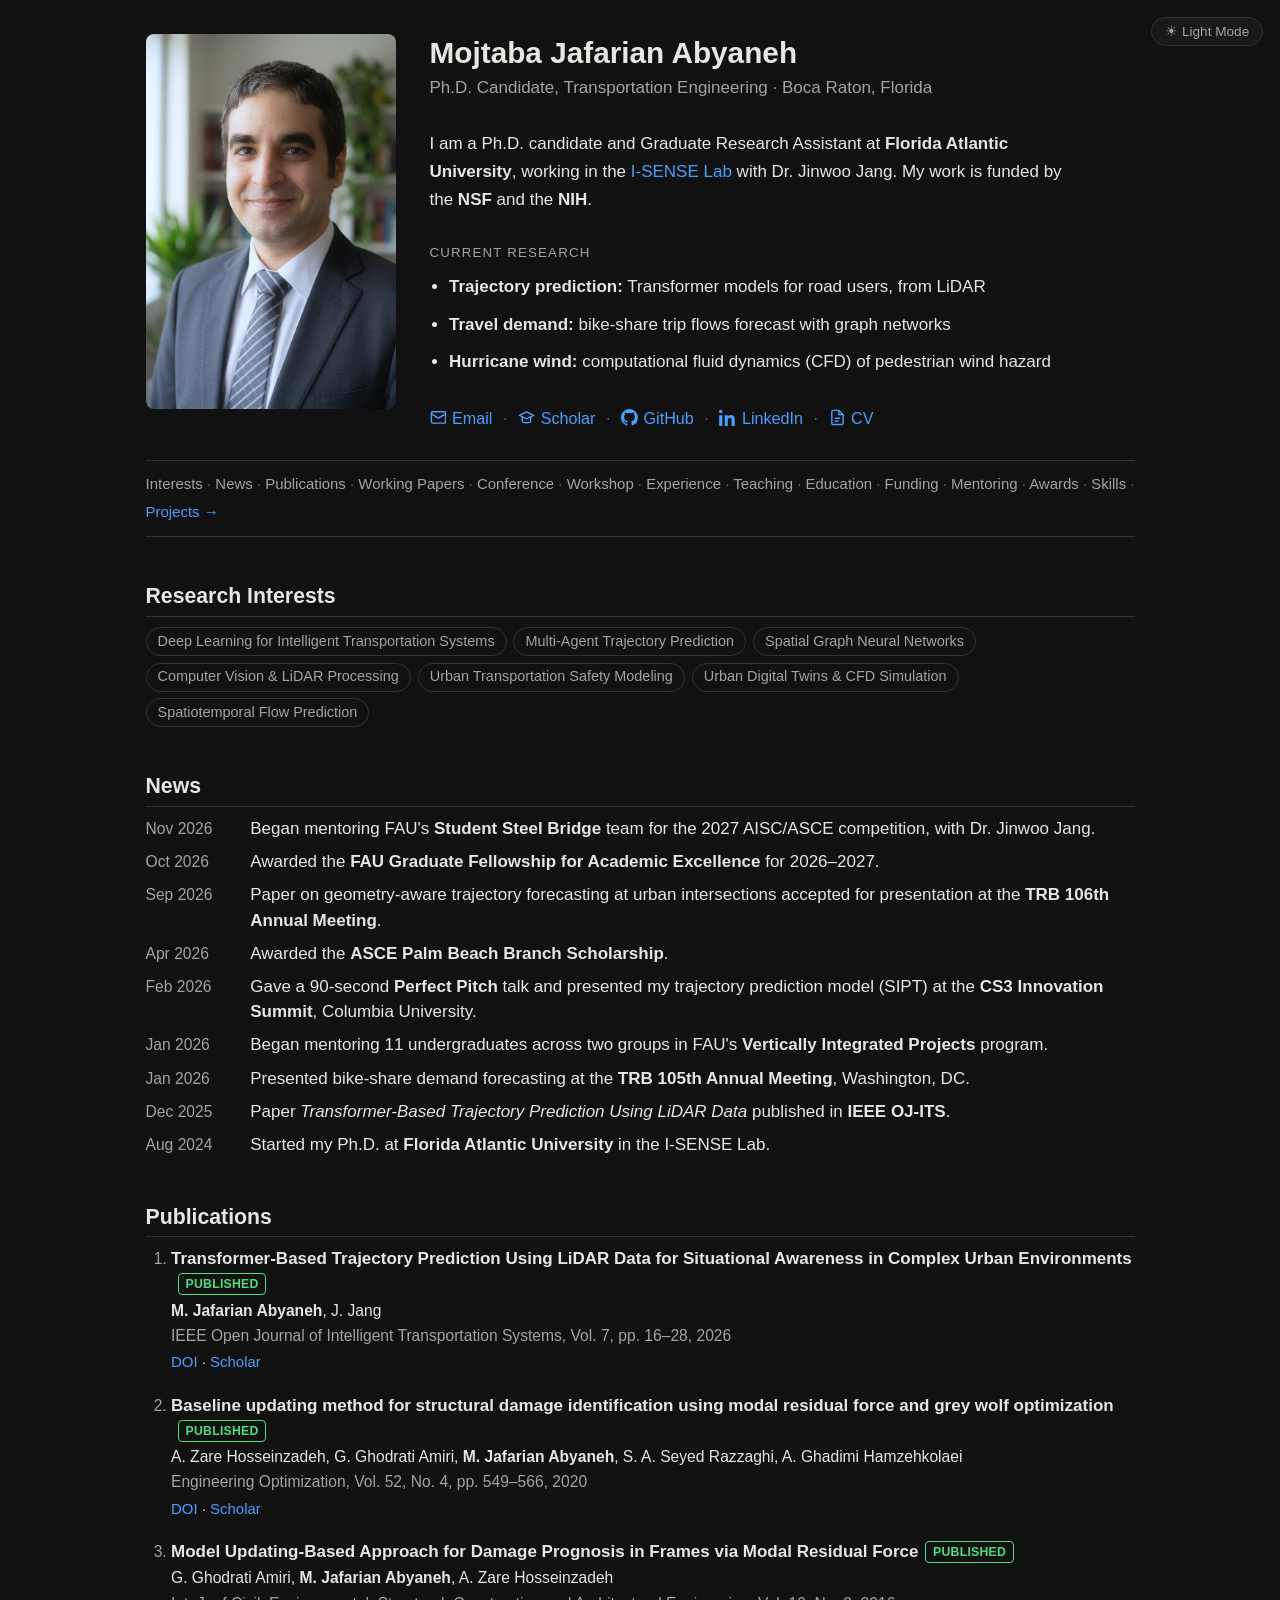
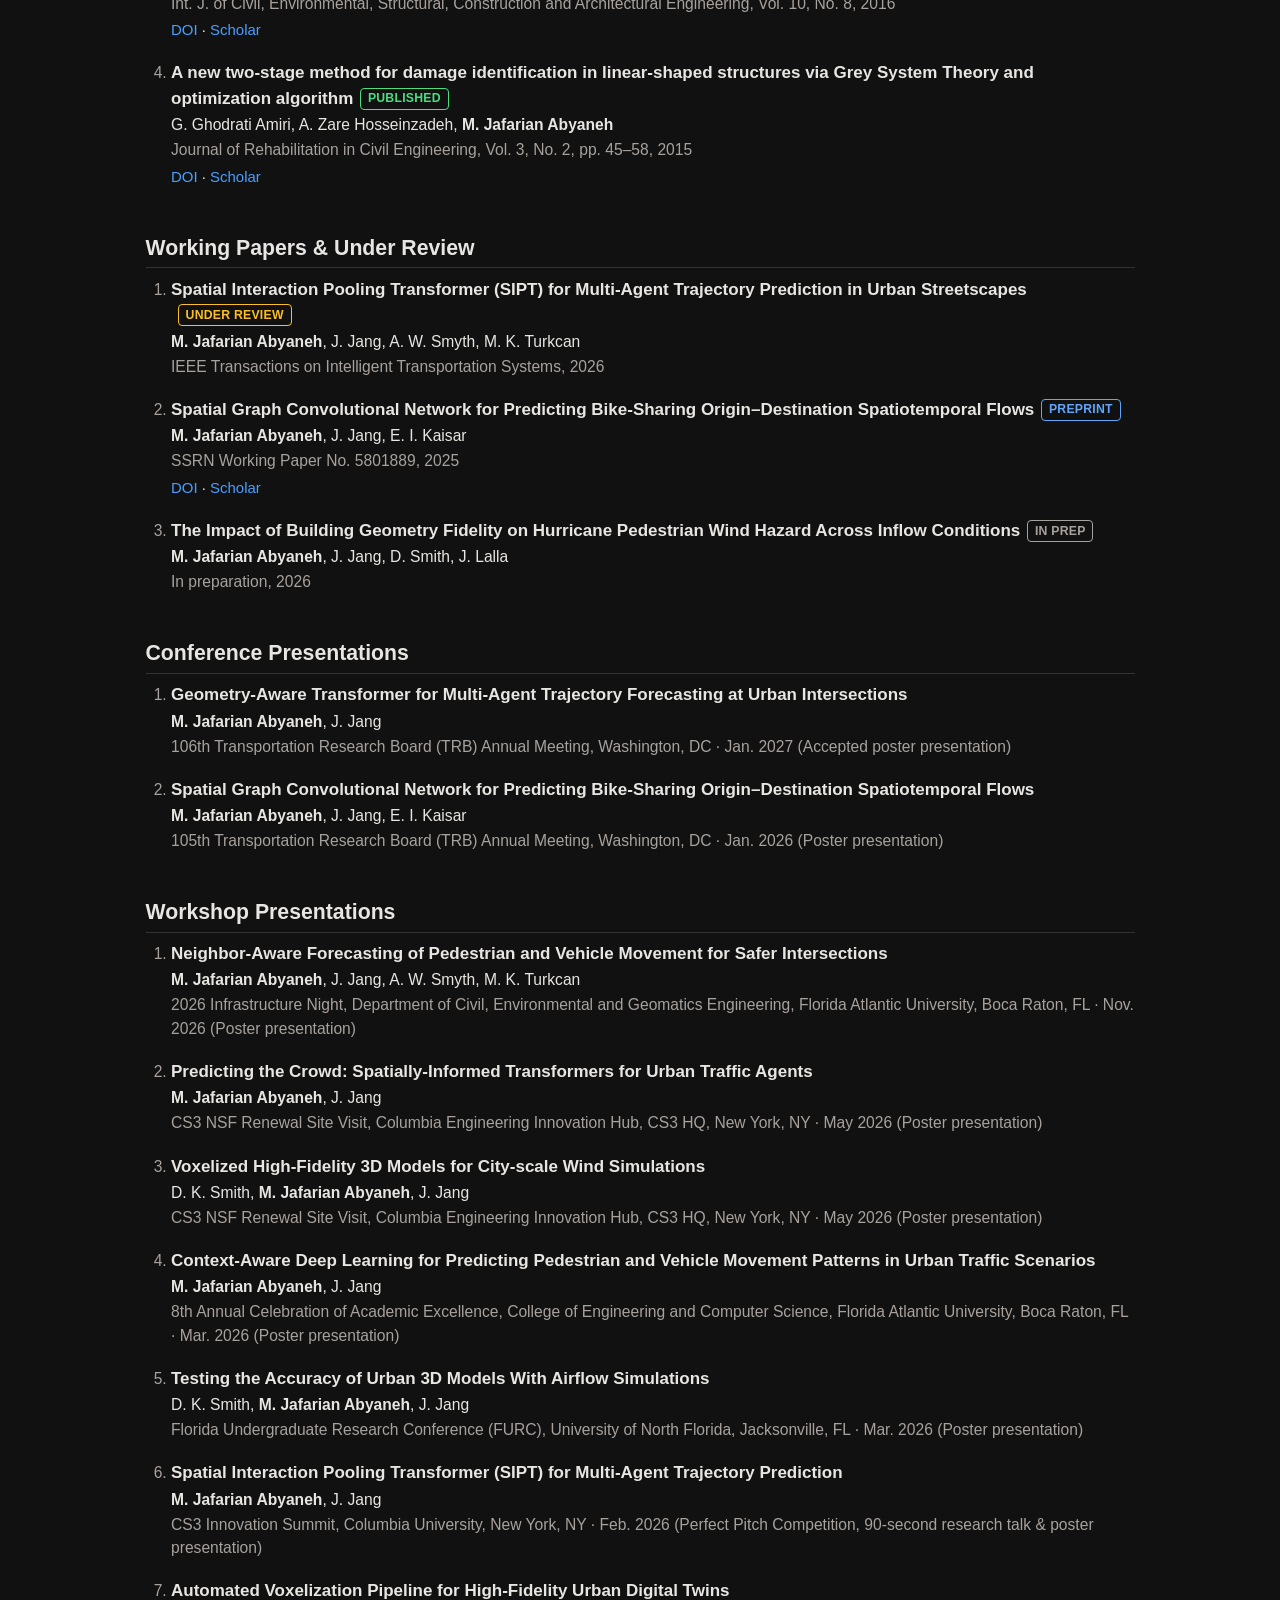
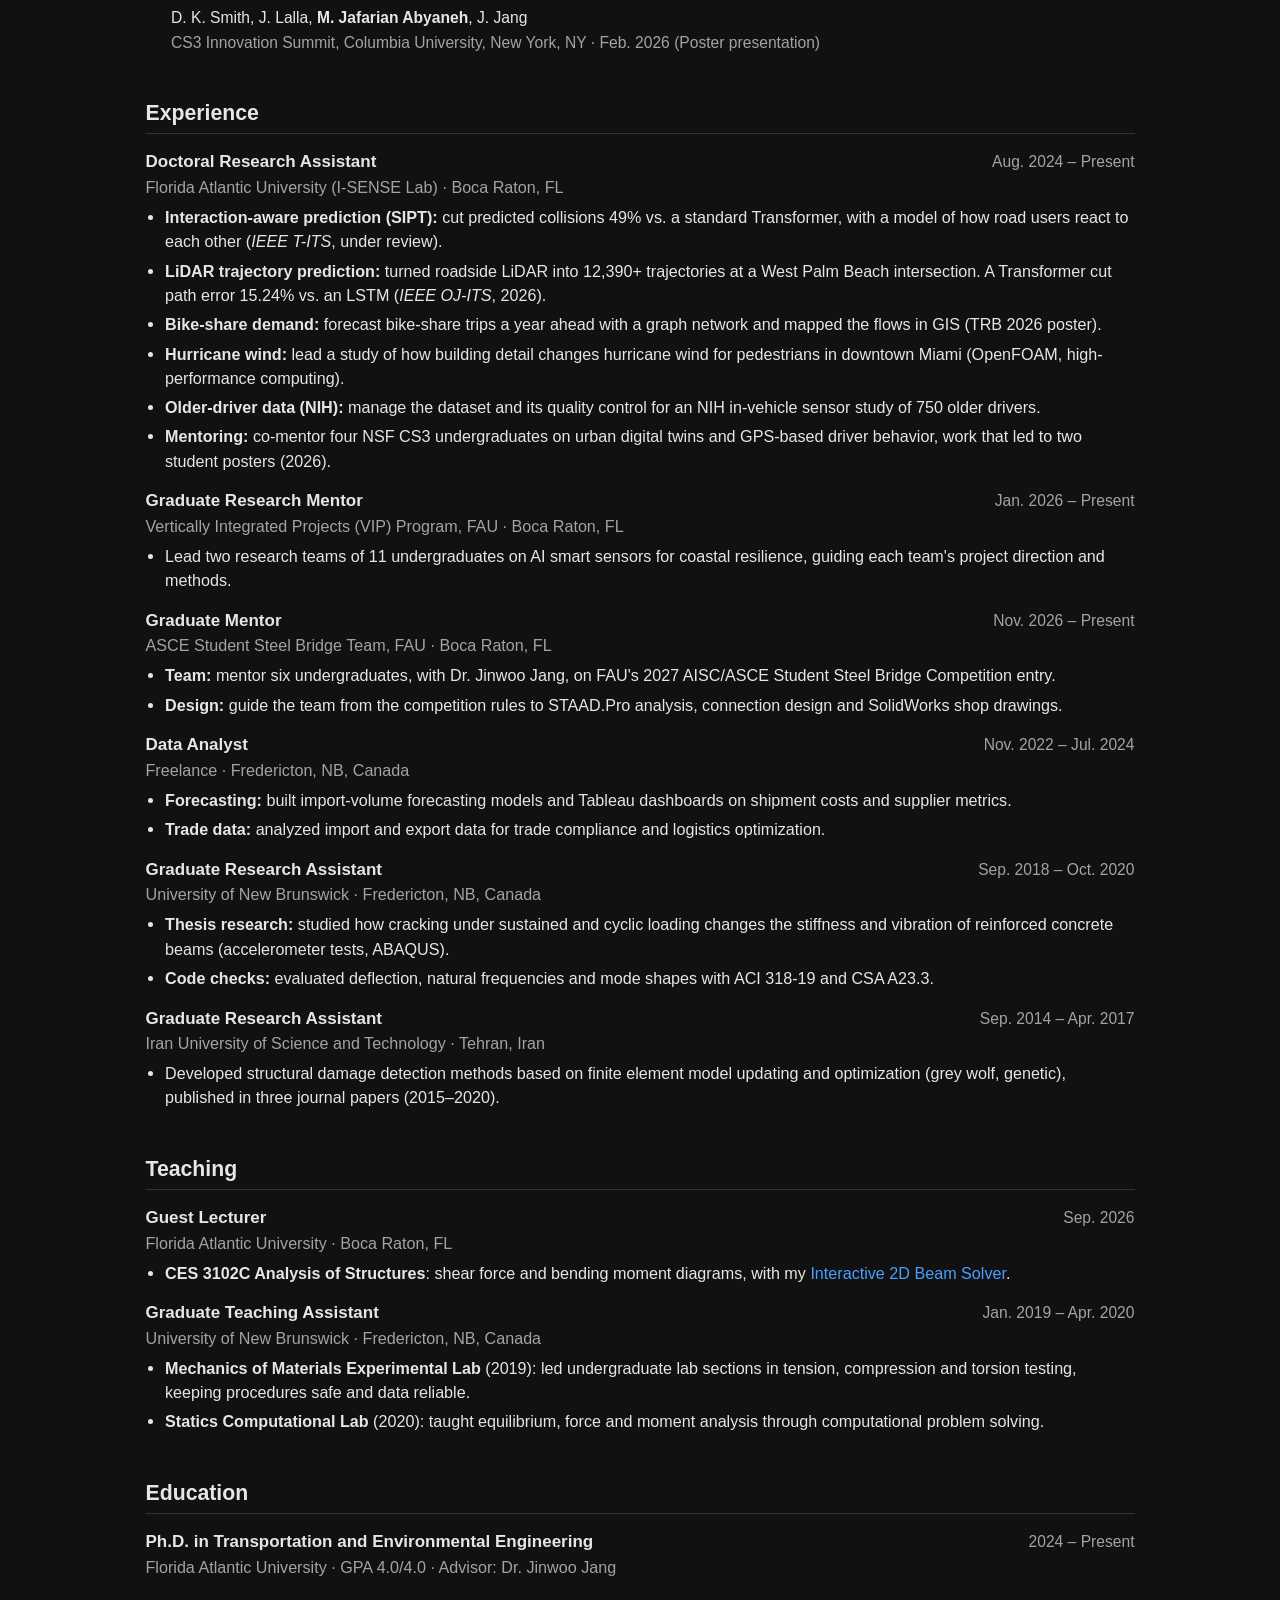
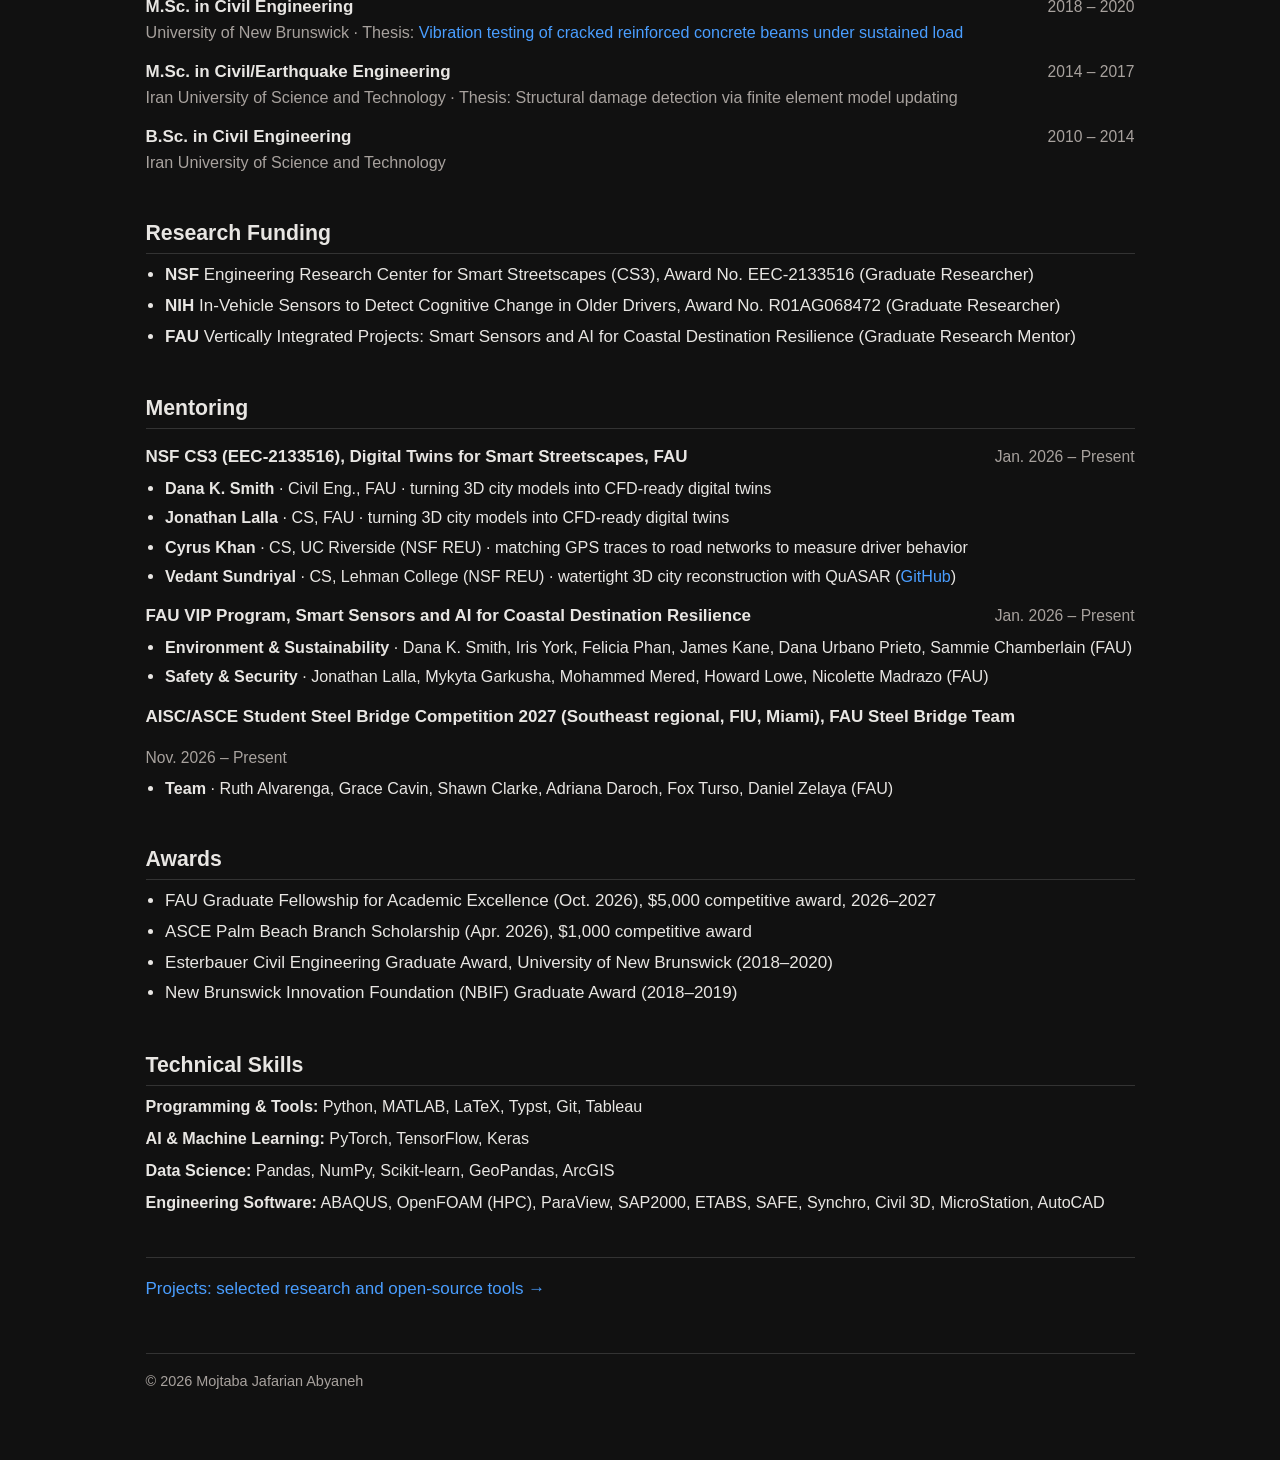
==== index.html @ becb8c32 "Steel Bridge mentor entry: two one-line bullets (Training merged into Design, competition details ke" ====
<!doctype html>
<html lang="en">
  <head>
    <meta charset="UTF-8" />
    <meta name="viewport" content="width=device-width, initial-scale=1.0" />

    <title>Mojtaba Jafarian Abyaneh | Ph.D. Candidate, Transportation Engineering</title>
    <meta name="description" content="I am a Ph.D. candidate and Graduate Research Assistant at Florida Atlantic University, working in the I-SENSE Lab with Dr. Jinwoo Jang. My work is funded by the NSF and the NIH." />
    <meta name="author" content="Mojtaba Jafarian Abyaneh" />
    <meta name="robots" content="index, follow, max-image-preview:large" />
    <link rel="canonical" href="https://mojtaba-ja.github.io/" />
    <meta name="google-site-verification" content="B2QqojRW1LKfEUjStZuc9L0hT_cprjbRgYsFQrWjpzM" />
    <meta name="msvalidate.01" content="AF2042ABB00E720DFEB8D8479C84F0A4" />


    <meta property="og:type" content="website" />
    <meta property="og:site_name" content="Mojtaba Jafarian Abyaneh" />
    <meta property="og:title" content="Mojtaba Jafarian Abyaneh | Ph.D. Candidate, Transportation Engineering" />
    <meta property="og:description" content="I am a Ph.D. candidate and Graduate Research Assistant at Florida Atlantic University, working in the I-SENSE Lab with Dr. Jinwoo Jang. My work is funded by the NSF and the NIH." />
    <meta property="og:url" content="https://mojtaba-ja.github.io/" />
    <meta property="og:image" content="https://mojtaba-ja.github.io/assets/profile.jpg" />
    <meta name="twitter:card" content="summary" />
    <meta name="twitter:title" content="Mojtaba Jafarian Abyaneh | Ph.D. Candidate, Transportation Engineering" />
    <meta name="twitter:description" content="I am a Ph.D. candidate and Graduate Research Assistant at Florida Atlantic University, working in the I-SENSE Lab with Dr. Jinwoo Jang. My work is funded by the NSF and the NIH." />
    <meta name="twitter:image" content="https://mojtaba-ja.github.io/assets/profile.jpg" />

    <link rel="icon" href="data:image/svg+xml,<svg xmlns='http://www.w3.org/2000/svg' viewBox='0 0 100 100'><text y='.9em' font-size='90'>🚦</text></svg>" />
    <link rel="stylesheet" href="assets/style.css?v=78755187" />

    <script type="application/ld+json">
{
  "@context": "https://schema.org",
  "@type": "Person",
  "name": "Mojtaba Jafarian Abyaneh",
  "alternateName": [
    "Mojtaba Jafarian",
    "M. Jafarian Abyaneh"
  ],
  "url": "https://mojtaba-ja.github.io/",
  "image": "https://mojtaba-ja.github.io/assets/profile.jpg",
  "jobTitle": "Ph.D. Candidate, Transportation Engineering",
  "homeLocation": {
    "@type": "Place",
    "name": "Boca Raton, Florida"
  },
  "description": "I am a Ph.D. candidate and Graduate Research Assistant at Florida Atlantic University, working in the I-SENSE Lab with Dr. Jinwoo Jang. My work is funded by the NSF and the NIH.",
  "affiliation": {
    "@type": "CollegeOrUniversity",
    "name": "Florida Atlantic University",
    "url": "https://www.fau.edu/"
  },
  "alumniOf": [
    {
      "@type": "CollegeOrUniversity",
      "name": "University of New Brunswick"
    },
    {
      "@type": "CollegeOrUniversity",
      "name": "Iran University of Science and Technology"
    }
  ],
  "knowsAbout": [
    "Deep Learning for Intelligent Transportation Systems",
    "Multi-Agent Trajectory Prediction",
    "Spatial Graph Neural Networks",
    "Computer Vision & LiDAR Processing",
    "Urban Transportation Safety Modeling",
    "Urban Digital Twins & CFD Simulation",
    "Spatiotemporal Flow Prediction"
  ],
  "sameAs": [
    "https://scholar.google.com/citations?user=VOvMEmIAAAAJ&hl=en",
    "https://github.com/mojtaba-ja",
    "https://linkedin.com/in/mojjafarian",
    "https://orcid.org/0009-0006-0556-5520"
  ]
}
    </script>

    <script>
      // Apply the saved theme before first paint, so the page never flashes.
      (function () {
        try {
          var t = localStorage.getItem("theme");
          if (t === "light" || t === "dark")
            document.documentElement.setAttribute("data-theme", t);
        } catch (e) {}
      })();
    </script>
  </head>

  <body>
    <button id="theme-toggle" type="button">
      <span class="when-dark">&#9728;&#65038; Light Mode</span>
      <span class="when-light">&#9789; Dark Mode</span>
    </button>
    <main class="container">

    <header class="masthead">
      <img class="avatar" src="assets/profile.jpg" alt="Mojtaba Jafarian Abyaneh" width="250" height="375">
      <div class="identity">
        <h1>Mojtaba Jafarian Abyaneh</h1>
        <div class="subtitle">Ph.D. Candidate, Transportation Engineering <span class="sep">&middot;</span> Boca Raton, Florida</div>
        <p>I am a Ph.D. candidate and Graduate Research Assistant at
        <strong>Florida Atlantic University</strong>, working in the
        <a href="https://www.fau.edu/smart/" target="_blank" rel="noopener">I-SENSE Lab</a>
        with Dr. Jinwoo Jang. My work is funded by the <strong>NSF</strong> and
        the <strong>NIH</strong>.</p>
        
        <div class="lede-title">Current research</div>
        <ul class="lede-points"><li><strong>Trajectory prediction:</strong> Transformer models for road users, from LiDAR</li><li><strong>Travel demand:</strong> bike-share trip flows forecast with graph networks</li><li><strong>Hurricane wind:</strong> computational fluid dynamics (CFD) of pedestrian wind hazard</li></ul>
        <div class="linkrow"><a href="mailto:mjafarianaby2023@fau.edu"><svg viewBox="0 0 24 24" fill="none" stroke="currentColor" stroke-width="2" stroke-linecap="round" stroke-linejoin="round" aria-hidden="true"><rect x="2" y="4" width="20" height="16" rx="2"/><path d="m2 7 10 6 10-6"/></svg>Email</a><span class="sep">&middot;</span><a href="https://scholar.google.com/citations?user=VOvMEmIAAAAJ&hl=en" target="_blank" rel="noopener noreferrer"><svg viewBox="0 0 24 24" fill="none" stroke="currentColor" stroke-width="2" stroke-linecap="round" stroke-linejoin="round" aria-hidden="true"><path d="M12 4 2 9l10 5 10-5-10-5Z"/><path d="M6 11.5V17c0 1.3 2.7 2.5 6 2.5s6-1.2 6-2.5v-5.5"/></svg>Scholar</a><span class="sep">&middot;</span><a href="https://github.com/mojtaba-ja" target="_blank" rel="noopener noreferrer"><svg viewBox="0 0 16 16" fill="currentColor" aria-hidden="true"><path d="M8 0C3.58 0 0 3.58 0 8c0 3.54 2.29 6.53 5.47 7.59.4.07.55-.17.55-.38 0-.19-.01-.82-.01-1.49-2.01.37-2.53-.49-2.69-.94-.09-.23-.48-.94-.82-1.13-.28-.15-.68-.52-.01-.53.63-.01 1.08.58 1.23.82.72 1.21 1.87.87 2.33.66.07-.52.28-.87.51-1.07-1.78-.2-3.64-.89-3.64-3.95 0-.87.31-1.59.82-2.15-.08-.2-.36-1.02.08-2.12 0 0 .67-.21 2.2.82.64-.18 1.32-.27 2-.27s1.36.09 2 .27c1.53-1.04 2.2-.82 2.2-.82.44 1.1.16 1.92.08 2.12.51.56.82 1.27.82 2.15 0 3.07-1.87 3.75-3.65 3.95.29.25.54.73.54 1.48 0 1.07-.01 1.93-.01 2.2 0 .21.15.46.55.38A8.01 8.01 0 0 0 16 8c0-4.42-3.58-8-8-8Z"/></svg>GitHub</a><span class="sep">&middot;</span><a href="https://linkedin.com/in/mojjafarian" target="_blank" rel="noopener noreferrer"><svg viewBox="0 0 24 24" fill="currentColor" aria-hidden="true"><path d="M4.98 3.5C4.98 4.88 3.87 6 2.5 6S0 4.88 0 3.5 1.12 1 2.5 1s2.48 1.12 2.48 2.5ZM.22 8.98h4.56V24H.22V8.98Zm7.9 0h4.37v2.05h.06c.61-1.15 2.1-2.36 4.32-2.36 4.62 0 5.47 3.04 5.47 7V24h-4.56v-7.38c0-1.76-.03-4.02-2.45-4.02-2.45 0-2.83 1.92-2.83 3.9V24H8.12V8.98Z"/></svg>LinkedIn</a><span class="sep">&middot;</span><a href="assets/cv.pdf" target="_blank" rel="noopener noreferrer"><svg viewBox="0 0 24 24" fill="none" stroke="currentColor" stroke-width="2" stroke-linecap="round" stroke-linejoin="round" aria-hidden="true"><path d="M14 2H6a2 2 0 0 0-2 2v16a2 2 0 0 0 2 2h12a2 2 0 0 0 2-2V8Z"/><path d="M14 2v6h6"/><path d="M9 13h6M9 17h4"/></svg>CV</a></div>
      </div>
    </header>
<nav class="sectionnav" aria-label="Sections"><a href="#interests">Interests</a><span class="sep"> &middot; </span><a href="#news">News</a><span class="sep"> &middot; </span><a href="#publications">Publications</a><span class="sep"> &middot; </span><a href="#working-papers">Working Papers</a><span class="sep"> &middot; </span><a href="#conference">Conference</a><span class="sep"> &middot; </span><a href="#workshop">Workshop</a><span class="sep"> &middot; </span><a href="#experience">Experience</a><span class="sep"> &middot; </span><a href="#teaching">Teaching</a><span class="sep"> &middot; </span><a href="#education">Education</a><span class="sep"> &middot; </span><a href="#funding">Funding</a><span class="sep"> &middot; </span><a href="#mentoring">Mentoring</a><span class="sep"> &middot; </span><a href="#awards">Awards</a><span class="sep"> &middot; </span><a href="#skills">Skills</a><span class="sep"> &middot; </span><a class="navcv" href="projects/">Projects &rarr;</a></nav>
<section id="interests"><h2>Research Interests</h2><div class="tags"><span class="tag">Deep Learning for Intelligent Transportation Systems</span><span class="tag">Multi-Agent Trajectory Prediction</span><span class="tag">Spatial Graph Neural Networks</span><span class="tag">Computer Vision &amp; LiDAR Processing</span><span class="tag">Urban Transportation Safety Modeling</span><span class="tag">Urban Digital Twins &amp; CFD Simulation</span><span class="tag">Spatiotemporal Flow Prediction</span></div></section>
<section id="news"><h2>News</h2><ul class="news"><li><span class="when">Nov 2026</span><span class="what">Began mentoring FAU's <strong>Student Steel Bridge</strong> team for the 2027 AISC/ASCE competition, with Dr. Jinwoo Jang.</span></li><li><span class="when">Oct 2026</span><span class="what">Awarded the <strong>FAU Graduate Fellowship for Academic Excellence</strong> for 2026–2027.</span></li><li><span class="when">Sep 2026</span><span class="what">Paper on geometry-aware trajectory forecasting at urban intersections accepted for presentation at the <strong>TRB 106th Annual Meeting</strong>.</span></li><li><span class="when">Apr 2026</span><span class="what">Awarded the <strong>ASCE Palm Beach Branch Scholarship</strong>.</span></li><li><span class="when">Feb 2026</span><span class="what">Gave a 90-second <strong>Perfect Pitch</strong> talk and presented my trajectory prediction model (SIPT) at the <strong>CS3 Innovation Summit</strong>, Columbia University.</span></li><li><span class="when">Jan 2026</span><span class="what">Began mentoring 11 undergraduates across two groups in FAU's <strong>Vertically Integrated Projects</strong> program.</span></li><li><span class="when">Jan 2026</span><span class="what">Presented bike-share demand forecasting at the <strong>TRB 105th Annual Meeting</strong>, Washington, DC.</span></li><li><span class="when">Dec 2025</span><span class="what">Paper <em>Transformer-Based Trajectory Prediction Using LiDAR Data</em> published in <strong>IEEE OJ-ITS</strong>.</span></li><li><span class="when">Aug 2024</span><span class="what">Started my Ph.D. at <strong>Florida Atlantic University</strong> in the I-SENSE Lab.</span></li></ul></section>
<section id="publications"><h2>Publications</h2><ol class="pubs">
        <li>
          <div class="pub-title"><a href="https://doi.org/10.1109/OJITS.2025.3640002" target="_blank" rel="noopener noreferrer">Transformer-Based Trajectory Prediction Using LiDAR Data for Situational Awareness in Complex Urban Environments</a><span class="badge badge-published">Published</span></div>
          <div class="pub-authors"><strong>M. Jafarian Abyaneh</strong>, J. Jang</div>
          <div class="pub-venue">IEEE Open Journal of Intelligent Transportation Systems, Vol. 7, pp. 16–28, 2026</div>
          <div class="pub-links"><a href="https://doi.org/10.1109/OJITS.2025.3640002" target="_blank" rel="noopener noreferrer">DOI</a><span class="sep"> &middot; </span><a href="https://scholar.google.com/citations?view_op=view_citation&hl=en&user=VOvMEmIAAAAJ&citation_for_view=VOvMEmIAAAAJ:Tyk-4Ss8FVUC" target="_blank" rel="noopener noreferrer">Scholar</a></div>
        </li>
        <li>
          <div class="pub-title"><a href="https://doi.org/10.1080/0305215X.2019.1593400" target="_blank" rel="noopener noreferrer">Baseline updating method for structural damage identification using modal residual force and grey wolf optimization</a><span class="badge badge-published">Published</span></div>
          <div class="pub-authors">A. Zare Hosseinzadeh, G. Ghodrati Amiri, <strong>M. Jafarian Abyaneh</strong>, S. A. Seyed Razzaghi, A. Ghadimi Hamzehkolaei</div>
          <div class="pub-venue">Engineering Optimization, Vol. 52, No. 4, pp. 549–566, 2020</div>
          <div class="pub-links"><a href="https://doi.org/10.1080/0305215X.2019.1593400" target="_blank" rel="noopener noreferrer">DOI</a><span class="sep"> &middot; </span><a href="https://scholar.google.com/citations?view_op=view_citation&hl=en&user=VOvMEmIAAAAJ&citation_for_view=VOvMEmIAAAAJ:u-x6o8ySG0sC" target="_blank" rel="noopener noreferrer">Scholar</a></div>
        </li>
        <li>
          <div class="pub-title"><a href="https://doi.org/10.5281/zenodo.1125800" target="_blank" rel="noopener noreferrer">Model Updating-Based Approach for Damage Prognosis in Frames via Modal Residual Force</a><span class="badge badge-published">Published</span></div>
          <div class="pub-authors">G. Ghodrati Amiri, <strong>M. Jafarian Abyaneh</strong>, A. Zare Hosseinzadeh</div>
          <div class="pub-venue">Int. J. of Civil, Environmental, Structural, Construction and Architectural Engineering, Vol. 10, No. 8, 2016</div>
          <div class="pub-links"><a href="https://doi.org/10.5281/zenodo.1125800" target="_blank" rel="noopener noreferrer">DOI</a><span class="sep"> &middot; </span><a href="https://scholar.google.com/citations?view_op=view_citation&hl=en&user=VOvMEmIAAAAJ&citation_for_view=VOvMEmIAAAAJ:u5HHmVD_uO8C" target="_blank" rel="noopener noreferrer">Scholar</a></div>
        </li>
        <li>
          <div class="pub-title"><a href="https://doi.org/10.22075/jrce.2016.369" target="_blank" rel="noopener noreferrer">A new two-stage method for damage identification in linear-shaped structures via Grey System Theory and optimization algorithm</a><span class="badge badge-published">Published</span></div>
          <div class="pub-authors">G. Ghodrati Amiri, A. Zare Hosseinzadeh, <strong>M. Jafarian Abyaneh</strong></div>
          <div class="pub-venue">Journal of Rehabilitation in Civil Engineering, Vol. 3, No. 2, pp. 45–58, 2015</div>
          <div class="pub-links"><a href="https://doi.org/10.22075/jrce.2016.369" target="_blank" rel="noopener noreferrer">DOI</a><span class="sep"> &middot; </span><a href="https://scholar.google.com/citations?view_op=view_citation&hl=en&user=VOvMEmIAAAAJ&citation_for_view=VOvMEmIAAAAJ:d1gkVwhDpl0C" target="_blank" rel="noopener noreferrer">Scholar</a></div>
        </li></ol></section>
<section id="working-papers"><h2>Working Papers &amp; Under Review</h2><ol class="pubs">
        <li>
          <div class="pub-title">Spatial Interaction Pooling Transformer (SIPT) for Multi-Agent Trajectory Prediction in Urban Streetscapes<span class="badge badge-review">Under Review</span></div>
          <div class="pub-authors"><strong>M. Jafarian Abyaneh</strong>, J. Jang, A. W. Smyth, M. K. Turkcan</div>
          <div class="pub-venue">IEEE Transactions on Intelligent Transportation Systems, 2026</div>
          
        </li>
        <li>
          <div class="pub-title"><a href="https://doi.org/10.2139/ssrn.5801889" target="_blank" rel="noopener noreferrer">Spatial Graph Convolutional Network for Predicting Bike-Sharing Origin–Destination Spatiotemporal Flows</a><span class="badge badge-preprint">Preprint</span></div>
          <div class="pub-authors"><strong>M. Jafarian Abyaneh</strong>, J. Jang, E. I. Kaisar</div>
          <div class="pub-venue">SSRN Working Paper No. 5801889, 2025</div>
          <div class="pub-links"><a href="https://doi.org/10.2139/ssrn.5801889" target="_blank" rel="noopener noreferrer">DOI</a><span class="sep"> &middot; </span><a href="https://scholar.google.com/citations?view_op=view_citation&hl=en&user=VOvMEmIAAAAJ&citation_for_view=VOvMEmIAAAAJ:IjCSPb-OGe4C" target="_blank" rel="noopener noreferrer">Scholar</a></div>
        </li>
        <li>
          <div class="pub-title">The Impact of Building Geometry Fidelity on Hurricane Pedestrian Wind Hazard Across Inflow Conditions<span class="badge badge-prep">In Prep</span></div>
          <div class="pub-authors"><strong>M. Jafarian Abyaneh</strong>, J. Jang, D. Smith, J. Lalla</div>
          <div class="pub-venue">In preparation, 2026</div>
          
        </li></ol></section>
<section id="conference"><h2>Conference Presentations</h2><ol class="pubs">
        <li>
          <div class="pub-title">Geometry-Aware Transformer for Multi-Agent Trajectory Forecasting at Urban Intersections</div>
          <div class="pub-authors"><strong>M. Jafarian Abyaneh</strong>, J. Jang</div>
          <div class="pub-venue">106th Transportation Research Board (TRB) Annual Meeting, Washington, DC &middot; Jan. 2027 <span class="muted">(Accepted poster presentation)</span></div>
        </li>
        <li>
          <div class="pub-title">Spatial Graph Convolutional Network for Predicting Bike-Sharing Origin–Destination Spatiotemporal Flows</div>
          <div class="pub-authors"><strong>M. Jafarian Abyaneh</strong>, J. Jang, E. I. Kaisar</div>
          <div class="pub-venue">105th Transportation Research Board (TRB) Annual Meeting, Washington, DC &middot; Jan. 2026 <span class="muted">(Poster presentation)</span></div>
        </li></ol></section>
<section id="workshop"><h2>Workshop Presentations</h2><ol class="pubs">
        <li>
          <div class="pub-title">Neighbor-Aware Forecasting of Pedestrian and Vehicle Movement for Safer Intersections</div>
          <div class="pub-authors"><strong>M. Jafarian Abyaneh</strong>, J. Jang, A. W. Smyth, M. K. Turkcan</div>
          <div class="pub-venue">2026 Infrastructure Night, Department of Civil, Environmental and Geomatics Engineering, Florida Atlantic University, Boca Raton, FL &middot; Nov. 2026 <span class="muted">(Poster presentation)</span></div>
        </li>
        <li>
          <div class="pub-title">Predicting the Crowd: Spatially-Informed Transformers for Urban Traffic Agents</div>
          <div class="pub-authors"><strong>M. Jafarian Abyaneh</strong>, J. Jang</div>
          <div class="pub-venue">CS3 NSF Renewal Site Visit, Columbia Engineering Innovation Hub, CS3 HQ, New York, NY &middot; May 2026 <span class="muted">(Poster presentation)</span></div>
        </li>
        <li>
          <div class="pub-title">Voxelized High-Fidelity 3D Models for City-scale Wind Simulations</div>
          <div class="pub-authors">D. K. Smith, <strong>M. Jafarian Abyaneh</strong>, J. Jang</div>
          <div class="pub-venue">CS3 NSF Renewal Site Visit, Columbia Engineering Innovation Hub, CS3 HQ, New York, NY &middot; May 2026 <span class="muted">(Poster presentation)</span></div>
        </li>
        <li>
          <div class="pub-title">Context-Aware Deep Learning for Predicting Pedestrian and Vehicle Movement Patterns in Urban Traffic Scenarios</div>
          <div class="pub-authors"><strong>M. Jafarian Abyaneh</strong>, J. Jang</div>
          <div class="pub-venue">8th Annual Celebration of Academic Excellence, College of Engineering and Computer Science, Florida Atlantic University, Boca Raton, FL &middot; Mar. 2026 <span class="muted">(Poster presentation)</span></div>
        </li>
        <li>
          <div class="pub-title">Testing the Accuracy of Urban 3D Models With Airflow Simulations</div>
          <div class="pub-authors">D. K. Smith, <strong>M. Jafarian Abyaneh</strong>, J. Jang</div>
          <div class="pub-venue">Florida Undergraduate Research Conference (FURC), University of North Florida, Jacksonville, FL &middot; Mar. 2026 <span class="muted">(Poster presentation)</span></div>
        </li>
        <li>
          <div class="pub-title">Spatial Interaction Pooling Transformer (SIPT) for Multi-Agent Trajectory Prediction</div>
          <div class="pub-authors"><strong>M. Jafarian Abyaneh</strong>, J. Jang</div>
          <div class="pub-venue">CS3 Innovation Summit, Columbia University, New York, NY &middot; Feb. 2026 <span class="muted">(Perfect Pitch Competition, 90-second research talk &amp; poster presentation)</span></div>
        </li>
        <li>
          <div class="pub-title">Automated Voxelization Pipeline for High-Fidelity Urban Digital Twins</div>
          <div class="pub-authors">D. K. Smith, J. Lalla, <strong>M. Jafarian Abyaneh</strong>, J. Jang</div>
          <div class="pub-venue">CS3 Innovation Summit, Columbia University, New York, NY &middot; Feb. 2026 <span class="muted">(Poster presentation)</span></div>
        </li></ol></section>
<section id="experience"><h2>Experience</h2>
      <div class="entry">
        <div class="entry-head">
          <span class="entry-role">Doctoral Research Assistant</span>
          <span class="entry-when">Aug. 2024 – Present</span>
        </div>
        <div class="entry-org">Florida Atlantic University (I-SENSE Lab) &middot; Boca Raton, FL</div>
        <ul><li><strong>Interaction-aware prediction (SIPT):</strong> cut predicted collisions 49% vs. a standard Transformer, with a model of how road users react to each other (<em>IEEE T-ITS</em>, under review).</li><li><strong>LiDAR trajectory prediction:</strong> turned roadside LiDAR into 12,390+ trajectories at a West Palm Beach intersection. A Transformer cut path error 15.24% vs. an LSTM (<em>IEEE OJ-ITS</em>, 2026).</li><li><strong>Bike-share demand:</strong> forecast bike-share trips a year ahead with a graph network and mapped the flows in GIS (TRB 2026 poster).</li><li><strong>Hurricane wind:</strong> lead a study of how building detail changes hurricane wind for pedestrians in downtown Miami (OpenFOAM, high-performance computing).</li><li><strong>Older-driver data (NIH):</strong> manage the dataset and its quality control for an NIH in-vehicle sensor study of 750 older drivers.</li><li><strong>Mentoring:</strong> co-mentor four NSF CS3 undergraduates on urban digital twins and GPS-based driver behavior, work that led to two student posters (2026).</li></ul>
      </div>
      <div class="entry">
        <div class="entry-head">
          <span class="entry-role">Graduate Research Mentor</span>
          <span class="entry-when">Jan. 2026 – Present</span>
        </div>
        <div class="entry-org">Vertically Integrated Projects (VIP) Program, FAU &middot; Boca Raton, FL</div>
        <ul><li>Lead two research teams of 11 undergraduates on AI smart sensors for coastal resilience, guiding each team's project direction and methods.</li></ul>
      </div>
      <div class="entry">
        <div class="entry-head">
          <span class="entry-role">Graduate Mentor</span>
          <span class="entry-when">Nov. 2026 – Present</span>
        </div>
        <div class="entry-org">ASCE Student Steel Bridge Team, FAU &middot; Boca Raton, FL</div>
        <ul><li><strong>Team:</strong> mentor six undergraduates, with Dr. Jinwoo Jang, on FAU's 2027 AISC/ASCE Student Steel Bridge Competition entry.</li><li><strong>Design:</strong> guide the team from the competition rules to STAAD.Pro analysis, connection design and SolidWorks shop drawings.</li></ul>
      </div>
      <div class="entry">
        <div class="entry-head">
          <span class="entry-role">Data Analyst</span>
          <span class="entry-when">Nov. 2022 – Jul. 2024</span>
        </div>
        <div class="entry-org">Freelance &middot; Fredericton, NB, Canada</div>
        <ul><li><strong>Forecasting:</strong> built import-volume forecasting models and Tableau dashboards on shipment costs and supplier metrics.</li><li><strong>Trade data:</strong> analyzed import and export data for trade compliance and logistics optimization.</li></ul>
      </div>
      <div class="entry">
        <div class="entry-head">
          <span class="entry-role">Graduate Research Assistant</span>
          <span class="entry-when">Sep. 2018 – Oct. 2020</span>
        </div>
        <div class="entry-org">University of New Brunswick &middot; Fredericton, NB, Canada</div>
        <ul><li><strong>Thesis research:</strong> studied how cracking under sustained and cyclic loading changes the stiffness and vibration of reinforced concrete beams (accelerometer tests, ABAQUS).</li><li><strong>Code checks:</strong> evaluated deflection, natural frequencies and mode shapes with ACI 318-19 and CSA A23.3.</li></ul>
      </div>
      <div class="entry">
        <div class="entry-head">
          <span class="entry-role">Graduate Research Assistant</span>
          <span class="entry-when">Sep. 2014 – Apr. 2017</span>
        </div>
        <div class="entry-org">Iran University of Science and Technology &middot; Tehran, Iran</div>
        <ul><li>Developed structural damage detection methods based on finite element model updating and optimization (grey wolf, genetic), published in three journal papers (2015–2020).</li></ul>
      </div></section>
<section id="teaching"><h2>Teaching</h2>
      <div class="entry">
        <div class="entry-head">
          <span class="entry-role">Guest Lecturer</span>
          <span class="entry-when">Sep. 2026</span>
        </div>
        <div class="entry-org">Florida Atlantic University &middot; Boca Raton, FL</div>
        <ul><li><strong>CES 3102C Analysis of Structures</strong>: shear force and bending moment diagrams, with my <a href="https://mojtaba-ja.github.io/interactive-2d-beam-solver/" target="_blank" rel="noopener">Interactive 2D Beam Solver</a>.</li></ul>
      </div>
      <div class="entry">
        <div class="entry-head">
          <span class="entry-role">Graduate Teaching Assistant</span>
          <span class="entry-when">Jan. 2019 – Apr. 2020</span>
        </div>
        <div class="entry-org">University of New Brunswick &middot; Fredericton, NB, Canada</div>
        <ul><li><strong>Mechanics of Materials Experimental Lab</strong> (2019): led undergraduate lab sections in tension, compression and torsion testing, keeping procedures safe and data reliable.</li><li><strong>Statics Computational Lab</strong> (2020): taught equilibrium, force and moment analysis through computational problem solving.</li></ul>
      </div></section>
<section id="education"><h2>Education</h2>
      <div class="entry">
        <div class="entry-head">
          <span class="entry-role">Ph.D. in Transportation and Environmental Engineering</span>
          <span class="entry-when">2024 – Present</span>
        </div>
        <div class="entry-org">Florida Atlantic University &middot; GPA 4.0/4.0 · Advisor: Dr. Jinwoo Jang</div>
      </div>
      <div class="entry">
        <div class="entry-head">
          <span class="entry-role">M.Sc. in Civil Engineering</span>
          <span class="entry-when">2018 – 2020</span>
        </div>
        <div class="entry-org">University of New Brunswick &middot; Thesis: <a href="https://scholar.google.com/citations?view_op=view_citation&hl=en&user=VOvMEmIAAAAJ&citation_for_view=VOvMEmIAAAAJ:UeHWp8X0CEIC" target="_blank" rel="noopener">Vibration testing of cracked reinforced concrete beams under sustained load</a></div>
      </div>
      <div class="entry">
        <div class="entry-head">
          <span class="entry-role">M.Sc. in Civil/Earthquake Engineering</span>
          <span class="entry-when">2014 – 2017</span>
        </div>
        <div class="entry-org">Iran University of Science and Technology &middot; Thesis: Structural damage detection via finite element model updating</div>
      </div>
      <div class="entry">
        <div class="entry-head">
          <span class="entry-role">B.Sc. in Civil Engineering</span>
          <span class="entry-when">2010 – 2014</span>
        </div>
        <div class="entry-org">Iran University of Science and Technology</div>
      </div></section>
<section id="funding"><h2>Research Funding</h2><ul><li><strong>NSF</strong> Engineering Research Center for Smart Streetscapes (CS3), Award No. EEC-2133516 (Graduate Researcher)</li><li><strong>NIH</strong> In-Vehicle Sensors to Detect Cognitive Change in Older Drivers, Award No. R01AG068472 (Graduate Researcher)</li><li><strong>FAU</strong> Vertically Integrated Projects: Smart Sensors and AI for Coastal Destination Resilience (Graduate Research Mentor)</li></ul></section>
<section id="mentoring"><h2>Mentoring</h2>
      <div class="entry">
        <div class="entry-head">
          <span class="entry-role">NSF CS3 (EEC-2133516), Digital Twins for Smart Streetscapes, FAU</span>
          <span class="entry-when">Jan. 2026 – Present</span>
        </div>
        <ul class="roster"><li><strong>Dana K. Smith</strong> &middot; Civil Eng., FAU &middot; turning 3D city models into CFD-ready digital twins</li><li><strong>Jonathan Lalla</strong> &middot; CS, FAU &middot; turning 3D city models into CFD-ready digital twins</li><li><strong>Cyrus Khan</strong> &middot; CS, UC Riverside (NSF REU) &middot; matching GPS traces to road networks to measure driver behavior</li><li><strong>Vedant Sundriyal</strong> &middot; CS, Lehman College (NSF REU) &middot; watertight 3D city reconstruction with QuASAR (<a href="https://github.com/Vedant-Sundriyal/quasar-urban-geometry-reconstruction" target="_blank" rel="noopener">GitHub</a>)</li></ul>
      </div>
      <div class="entry">
        <div class="entry-head">
          <span class="entry-role">FAU VIP Program, Smart Sensors and AI for Coastal Destination Resilience</span>
          <span class="entry-when">Jan. 2026 – Present</span>
        </div>
        <ul class="roster"><li><strong>Environment &amp; Sustainability</strong> &middot; Dana K. Smith, Iris York, Felicia Phan, James Kane, Dana Urbano Prieto, Sammie Chamberlain (FAU)</li><li><strong>Safety &amp; Security</strong> &middot; Jonathan Lalla, Mykyta Garkusha, Mohammed Mered, Howard Lowe, Nicolette Madrazo (FAU)</li></ul>
      </div>
      <div class="entry">
        <div class="entry-head">
          <span class="entry-role">AISC/ASCE Student Steel Bridge Competition 2027 (Southeast regional, FIU, Miami), FAU Steel Bridge Team</span>
          <span class="entry-when">Nov. 2026 – Present</span>
        </div>
        <ul class="roster"><li><strong>Team</strong> &middot; Ruth Alvarenga, Grace Cavin, Shawn Clarke, Adriana Daroch, Fox Turso, Daniel Zelaya (FAU)</li></ul>
      </div></section>
<section id="awards"><h2>Awards</h2><ul><li>FAU Graduate Fellowship for Academic Excellence (Oct. 2026), $5,000 competitive award, 2026–2027</li><li>ASCE Palm Beach Branch Scholarship (Apr. 2026), $1,000 competitive award</li><li>Esterbauer Civil Engineering Graduate Award, University of New Brunswick (2018–2020)</li><li>New Brunswick Innovation Foundation (NBIF) Graduate Award (2018–2019)</li></ul></section>
<section id="skills"><h2>Technical Skills</h2><div class="skill-row"><span class="skill-group">Programming &amp; Tools:</span> Python, MATLAB, LaTeX, Typst, Git, Tableau</div><div class="skill-row"><span class="skill-group">AI &amp; Machine Learning:</span> PyTorch, TensorFlow, Keras</div><div class="skill-row"><span class="skill-group">Data Science:</span> Pandas, NumPy, Scikit-learn, GeoPandas, ArcGIS</div><div class="skill-row"><span class="skill-group">Engineering Software:</span> ABAQUS, OpenFOAM (HPC), ParaView, SAP2000, ETABS, SAFE, Synchro, Civil 3D, MicroStation, AutoCAD</div></section>

    <p class="cta"><a href="projects/">Projects: selected research and
      open-source tools &rarr;</a></p>
<footer>&copy; 2026 Mojtaba Jafarian Abyaneh</footer>
    </main>
    <script src="assets/site.js?v=24590b5b"></script>
  </body>
</html>
---- assets/style.css ----
/* ============================================================
   Palette. Change the accent in one place: --link.
   ============================================================ */
/* Dark is the default for everyone. The toggle switches to light and the
   choice is remembered.

   To follow the visitor's OS setting instead, wrap the light block below in
   @media (prefers-color-scheme: light) and change its selector to
   :root:not([data-theme="dark"]). */
:root {
  --bg:      #111111;
  --text:    #e8e6e3;
  --muted:   #a8a29e;
  --rule:    #333333;
  --link:    #4a9eff;
  --sep:     #666666;
  --card:    #191919;

  color-scheme: dark;
  font-synthesis: none;
  text-rendering: optimizeLegibility;
  -webkit-font-smoothing: antialiased;
  -moz-osx-font-smoothing: grayscale;
  font-family: -apple-system, BlinkMacSystemFont, "Segoe UI", Helvetica, Arial, sans-serif;
  font-size: 17px;
  font-weight: 400;
  line-height: 1.5;
}

/* Light, applied only when the visitor picks it.
   Contrast against #ffffff, WCAG AA needs 4.5:1 for body text:
     text  #1c1917  16.9:1   muted #6b6560  5.3:1   link #1a56c4  6.4:1  */
:root[data-theme="light"] {
  --bg:      #ffffff;
  --text:    #1c1917;
  --muted:   #6b6560;
  --rule:    #e4e2df;
  --link:    #1a56c4;
  --sep:     #a8a29e;
  --card:    #f7f6f4;
  color-scheme: light;
}

* { box-sizing: border-box; }

html, body { width: 100%; }

body {
  margin: 0;
  color: var(--text);
  background-color: var(--bg);
  transition: background-color .15s ease, color .15s ease;
}

/* The page column. 1040px, not the full window: on a wide monitor an uncapped
   line of 17px text runs past 200 characters and the eye loses its place
   returning to the start of the next line. The margins are not waste — they are
   what keeps the measure readable. 1040 is as wide as this layout goes before
   the entry rows (role left, dates right) pull too far apart. */
.container {
  max-width: 1040px;
  width: 100%;
  margin: 0 auto;
  padding: 2rem 1.5rem 4rem;
}

/* Reading measure. The 780px column is right for structure — publication
   entries, news with its date gutter, roles with right-aligned dates. But
   at 17px that column runs ~100 characters per line, and comfortable prose
   is 65–75. So running text gets its own narrower measure while the page
   keeps its width. */
:root { --measure: 34rem; }   /* rem, so it is the same width everywhere */

/* THE WIDTH RULE, and there are only two tiers.

   PARAGRAPHS take the reading measure (~72 characters) — the bio, an abstract,
   a figure caption. Read line after line, past about 75 characters the eye
   stops reliably finding the start of the next line, so the cap earns its keep.
   There are only three of them, and two sit under or beside an image, where a
   narrower text block is the normal convention anyway.

   EVERYTHING ELSE takes the full column: awards, grants, publication entries,
   skills lines, roster names, news items, and the experience and teaching
   bullets. Once those bullets were tightened to a line each, capping them only
   forced a wrap that was not there — a one-line entry has no return sweep to
   protect, and the short second line left the column visibly ragged against
   the full-width heading above it.

   If you add a section: is it a paragraph someone reads through? Add it above.
   Anything else, add nothing — the column is the default. */
.abstract p,
figure.fig figcaption {
  max-width: var(--measure);
}

/* A skills row is NOT prose. It is a labelled, comma-separated list that gets
   scanned, so the 65–75 character rule does not apply — and capping it made
   lines wrap mid-list with half the column empty beside them. */
.skill-row { max-width: none; }

/* ---------- Typography ---------- */
a { color: var(--link); text-decoration: none; }
a:hover { text-decoration: underline; }

h1, h2, h3, h4 { color: var(--text); font-weight: 700; }

h2 {
  font-size: 1.25rem;
  border-bottom: 1px solid var(--rule);
  margin-top: 2.6rem;
  margin-bottom: .5rem;
  padding-bottom: 3px;
}

p { margin: .4rem 0; }

.muted { color: var(--muted); }

/* ---------- Header ---------- */
header.masthead {
  display: flex;
  gap: 2rem;
  align-items: flex-start;
  flex-wrap: wrap;
}

header.masthead img.avatar {
  width: 250px;
  height: 375px;         /* 2:3, the source photo's own ratio */
  object-fit: cover;
  object-position: 50% 22%;
  border-radius: 8px;
  flex-shrink: 0;
}

header.masthead .identity { flex: 1 1 340px; }

/* Line spacing here is 1.62 × 17px ≈ 28px, so block margins are 1.75rem (30px)
   — just over it. At the old .4rem the masthead read as one undifferentiated
   mass. Raise the line-height and these must follow. */
header.masthead .identity p {
  max-width: 38rem;
  margin: 1.75rem 0;
  line-height: 1.62;
}

/* Deliberately NOT bold: the bullets below open with bold labels, and a bold
   heading over bold labels is four bold things with no hierarchy. Set apart by
   KIND instead — muted, smaller, letter-spaced caps. */
header.masthead .identity .lede-title {
  margin: 1.75rem 0 .55rem;
  font-weight: 400;
  font-size: .78rem;
  letter-spacing: .09em;
  text-transform: uppercase;
  color: var(--muted);
}
/* A title belongs to what follows it: full gap above, small gap below. */
header.masthead .identity .lede-title + ul.lede-points { margin-top: 0; }

header.masthead .identity ul.lede-points {
  max-width: 38rem;
  margin: 1.75rem 0;
  padding-left: 1.15rem;
  line-height: 1.62;
}
/* Bullets sit closer to each other (.6rem) than the list does to its neighbours
   (1.75rem). That difference is what makes them read as one group of three
   rather than three loose lines. */
header.masthead .identity ul.lede-points li { margin: .6rem 0; }

header.masthead h1 {
  margin: 0 0 4px 0;
  font-size: 1.75rem;
  line-height: 1.25;
}

.subtitle { color: var(--muted); margin-bottom: .75rem; }

/* A flex row so the space on each side of every dot is identical — the links
   were reading as one run-on string because the gap between them was barely
   wider than the gap between an icon and its own label. The horizontal gap is
   .62rem against the .35em inside each link, so each icon now clearly belongs
   to the word beside it. */
.linkrow {
  display: flex;
  flex-wrap: wrap;
  align-items: center;
  gap: .3rem .62rem;
  margin-top: .9rem;
  font-size: .95rem;
}
.linkrow .sep { color: var(--sep); }

/* Icon beside its label, never instead of it. The icon gives the row shape at a
   glance; the word is what tells someone what they are clicking, which matters
   most for the two marks nobody reliably recognises — Scholar and the CV. */
.linkrow a {
  display: inline-flex;
  align-items: center;
  gap: .35em;
  white-space: nowrap;
}
.linkrow svg {
  width: 1.05em;
  height: 1.05em;
  flex: none;
  /* Optical centring: the cap-height of the label sits a little above the
     mathematical middle of the line box. */
  margin-top: -.08em;
}

/* ---------- Section jump nav ----------
   Deliberately muted: this row is a map of the page, not part of the content.
   The masthead's links sit directly above it in the accent color, so two rows
   of dot-separated links never read as the same kind of thing. */
.sectionnav {
  margin-top: 1.75rem;
  padding: .55rem 0;
  border-top: 1px solid var(--rule);
  border-bottom: 1px solid var(--rule);
  font-size: .88rem;
  line-height: 1.9;
}
.sectionnav a { color: var(--muted); }
.sectionnav a:hover { color: var(--link); }
.sectionnav .sep { color: var(--sep); }

/* Jumping to a section should not park its heading flush against the edge. */
section[id] { scroll-margin-top: 1rem; }
html { scroll-behavior: smooth; }
@media (prefers-reduced-motion: reduce) { html { scroll-behavior: auto; } }

/* ---------- Theme toggle ----------
   The button carries BOTH labels; CSS shows whichever matches the current
   theme. That way the right words are on screen before any JavaScript runs,
   so the label can never flash the wrong state. The text names what you will
   GET if you click, not what you are looking at now. */
#theme-toggle {
  position: fixed;
  top: 1rem;
  right: 1rem;
  z-index: 10;
  display: inline-flex;
  align-items: center;
  gap: .4rem;
  padding: .4rem .75rem;
  border: 1px solid var(--rule);
  border-radius: 999px;
  background: var(--card);
  color: var(--muted);
  font-family: inherit;
  font-size: .8rem;
  font-weight: 500;
  line-height: 1;
  white-space: nowrap;
  cursor: pointer;
  transition: color .15s ease, border-color .15s ease, background-color .15s ease;
}
#theme-toggle:hover { color: var(--text); border-color: var(--sep); }
#theme-toggle:focus-visible { outline: 2px solid var(--link); outline-offset: 2px; }

/* Default (dark) shows the "go light" label; light shows the "go dark" one. */
#theme-toggle .when-light { display: none; }
:root[data-theme="light"] #theme-toggle .when-dark { display: none; }
:root[data-theme="light"] #theme-toggle .when-light { display: inline; }

/* ---------- Generic lists ---------- */
ul { padding-left: 1.15rem; margin: .5rem 0; }
li { margin: .3rem 0; }

ul.plain { list-style: none; padding-left: 0; }

/* ---------- Interests as inline tags ---------- */
.tags { display: flex; flex-wrap: wrap; gap: .4rem; margin-top: .6rem; }
.tag {
  font-size: .85rem;
  color: var(--muted);
  border: 1px solid var(--rule);
  border-radius: 999px;
  padding: .15rem .65rem;
}

/* ---------- Publications ----------
   Numbered, because the CV numbers them and the two should read the same way —
   and because a number gives each entry an anchor ("the third one") and tells a
   reader how many there are without counting. The number also buys a hanging
   indent for free: a title that wraps lines up under itself instead of running
   back to the margin, so the eye can see where one entry stops and the next
   begins. */
ol.pubs {
  list-style: decimal;
  /* Same indent as every other list on the page (1.15rem) plus room for the
     number. It was 2.1rem, which set the publications further in than anything
     around them and made the section look like a quotation. */
  padding-left: 1.5rem;
  margin: .5rem 0;
}
ol.pubs > li { margin: 0 0 1.1rem 0; }
/* The number is scaffolding, not content: it sits back in the muted ink so it
   orders the list without competing with the titles. */
ol.pubs > li::marker { color: var(--muted); font-size: .92rem; }

.pub-title { font-weight: 600; }
.pub-title a { color: var(--text); }
.pub-title a:hover { color: var(--link); text-decoration: none; }

.pub-authors { font-size: .92rem; margin-top: .1rem; }
.pub-venue { color: var(--muted); font-size: .92rem; margin-top: .1rem; }
.pub-links { font-size: .88rem; margin-top: .25rem; }

.badge {
  display: inline-block;
  font-size: .72rem;
  font-weight: 600;
  letter-spacing: .02em;
  text-transform: uppercase;
  border-radius: 4px;
  padding: .05rem .4rem;
  margin-left: .4rem;
  vertical-align: 1.5px;
  border: 1px solid currentColor;
}
/* Bright inks on the dark default. Contrast against #111:
   green 9.7:1, amber 11.4:1, blue 6.3:1 — all well past AA. */
.badge-published { color: #4ade80; }
.badge-review    { color: #fbbf24; }
.badge-revision  { color: #fbbf24; }
.badge-preprint  { color: #60a5fa; }
.badge-prep      { color: var(--muted); }

/* Deep inks on white. Contrast: green 4.9:1, amber 4.6:1, blue 6.9:1. */
:root[data-theme="light"] .badge-published { color: #15803d; }
:root[data-theme="light"] .badge-review    { color: #92620a; }
:root[data-theme="light"] .badge-revision  { color: #92620a; }
:root[data-theme="light"] .badge-preprint  { color: #1d4ed8; }

/* ---------- Selected research ----------
   The only section with pictures, so it gets the only card-ish treatment on
   the page: a figure, a paragraph at reading measure, and links. */
.project { margin: 1.5rem 0 2rem; }
.project:first-of-type { margin-top: .75rem; }

.project h3,
.tool h3 {
  font-size: 1.05rem;
  margin: 0 0 .6rem;
  line-height: 1.35;
}


/* Figures and demos sit centred at 38rem (~646px), not the full column. At
   full width the beam-solver recording alone filled most of a laptop viewport,
   which turns a supporting illustration into the whole screen. Every source is
   far larger than this (1180-1765px wide), so shrinking costs no sharpness —
   it just stops the media shouting over the text. */
figure.fig {
  max-width: 38rem;
  margin: 1rem auto .8rem;
}
figure.fig img {
  display: block;
  width: 100%;
  height: auto;
  border: 1px solid var(--rule);
  border-radius: 6px;
  background: var(--card);
}
figure.fig figcaption {
  color: var(--muted);
  font-size: .85rem;
  line-height: 1.45;
  margin-top: .4rem;
}

/* The hook is the one line that has to land; the bullets carry the detail.
   Both stay at reading width — a bullet that wraps stops being scannable. */
.project .hook {
  font-size: 1.02rem;
  margin: 0 0 .5rem;
}
ul.points {
  margin: .35rem 0 .2rem;
  padding-left: 1.15rem;
}
ul.points li {
  font-size: .95rem;
  margin: .25rem 0;
}

/* Headline numbers for work whose figures are not public yet. Text tokens
   only — a number is not a data series and gets no colour of its own. */
.stats {
  display: flex;
  flex-wrap: wrap;
  gap: .5rem;
  margin: .8rem 0 .2rem;
}
.stat {
  flex: 1 1 9rem;
  border: 1px solid var(--rule);
  border-radius: 6px;
  background: var(--card);
  padding: .55rem .75rem;
}
.stat-value { font-size: 1.25rem; font-weight: 600; line-height: 1.2; }
.stat-label { color: var(--muted); font-size: .82rem; margin-top: .15rem; }

/* A hairline between research entries. Sections already announce themselves
   with a ruled h2 — a second rule between them would make the page look like a
   spreadsheet — but two projects in a row are long blocks with nothing between
   them but air, and that is where a reader loses the boundary. */
.project + .project {
  border-top: 1px solid var(--rule);
  padding-top: 1.6rem;
}

/* The featured tool: the video is the argument, the text is the caption. */
.tool { margin: .75rem 0 1.6rem; }
.tool-note { font-size: .95rem; margin: .1rem 0 .15rem; }
/* Same hairline logic as the research entries: two demo blocks in a row need a
   boundary, the first one does not. */
.tool + .tool,
/* and the plain repo list is a peer block, so it gets the same boundary */
.tool + ul.repos { border-top: 1px solid var(--rule); padding-top: 1.6rem; }
.tool .hook { margin: .2rem 0 .15rem; }
video.demo {
  display: block;
  width: 100%;
  height: auto;
  border: 1px solid var(--rule);
  border-radius: 6px;
  background: var(--card);
}

/* ---------- Code ---------- */
ul.repos { list-style: none; padding-left: 0; }
ul.repos > li { margin: 0 0 .9rem 0; }

/* ---------- News ---------- */
ul.news { list-style: none; padding-left: 0; }
ul.news li {
  display: flex;
  gap: .75rem;
  align-items: baseline;
  margin: .45rem 0;
}
ul.news .when { color: var(--muted); flex: 0 0 92px; font-size: .92rem; }
ul.news .what { flex: 1; }

/* ---------- Experience / Education ---------- */
.entry { margin: .9rem 0; }
.entry-head {
  display: flex;
  justify-content: space-between;
  gap: 1rem;
  flex-wrap: wrap;
  align-items: baseline;
}
.entry-role { font-weight: 600; }
.entry-when { color: var(--muted); font-size: .92rem; white-space: nowrap; }
.entry-org { color: var(--muted); font-size: .95rem; }
.entry ul { margin-top: .35rem; }
.entry ul li { font-size: .95rem; }

/* ---------- Skills ---------- */
.skill-row { margin: .45rem 0; font-size: .95rem; }
.skill-row .skill-group { font-weight: 600; }

/* ---------- Paper detail page ----------
   A paper page is one block of prose, so the WHOLE article shares the
   reading measure — title, authors, venue, links and abstract all end at
   the same right edge. Capping only the abstract made it look narrower
   than the heading above it. */
.paper { max-width: var(--measure); }
.paper-back { margin-bottom: 1.5rem; }
.paper h1 { font-size: 1.5rem; margin: 0 0 .35rem; }
.paper .abstract p { margin: .8rem 0; }
.abstract-source { font-size: .85rem; margin-top: 1.25rem; }

/* ---------- CV page ---------- */
.pagehead { margin-bottom: 1.25rem; }
.pagehead h1 { font-size: 1.6rem; margin: 0 0 .25rem; }
.pagehead .muted { font-size: .95rem; max-width: var(--measure); }

/* The hand-off at the foot of the homepage. It is the one link on the page
   that has to be found, so it gets a rule above it and no company. */
p.cta {
  margin-top: 2.5rem;
  padding-top: 1.1rem;
  border-top: 1px solid var(--rule);
  font-size: 1rem;
}

/* In the jump nav, the only link that leaves the page is the only coloured one. */
.sectionnav .navcv { color: var(--link); }

/* ---------- Footer ---------- */
footer {
  margin-top: 3rem;
  padding-top: 1rem;
  border-top: 1px solid var(--rule);
  color: var(--muted);
  font-size: .85rem;
}

/* ---------- Small screens ---------- */
@media (max-width: 560px) {
  :root { font-size: 16px; }
  .container { padding: 1.5rem 1.15rem 3rem; }
  header.masthead { gap: 1.25rem; }
  header.masthead img.avatar { width: 130px; height: 195px; }
  ul.news li { flex-direction: column; gap: .1rem; }
  ul.news .when { flex: none; }
  .entry-head { gap: .2rem; }
}

/* ---------- Print: give them a clean paper version ---------- */
@media print {
  #theme-toggle { display: none; }
  body { background: #fff; color: #000; }
  a { color: #000; }
}
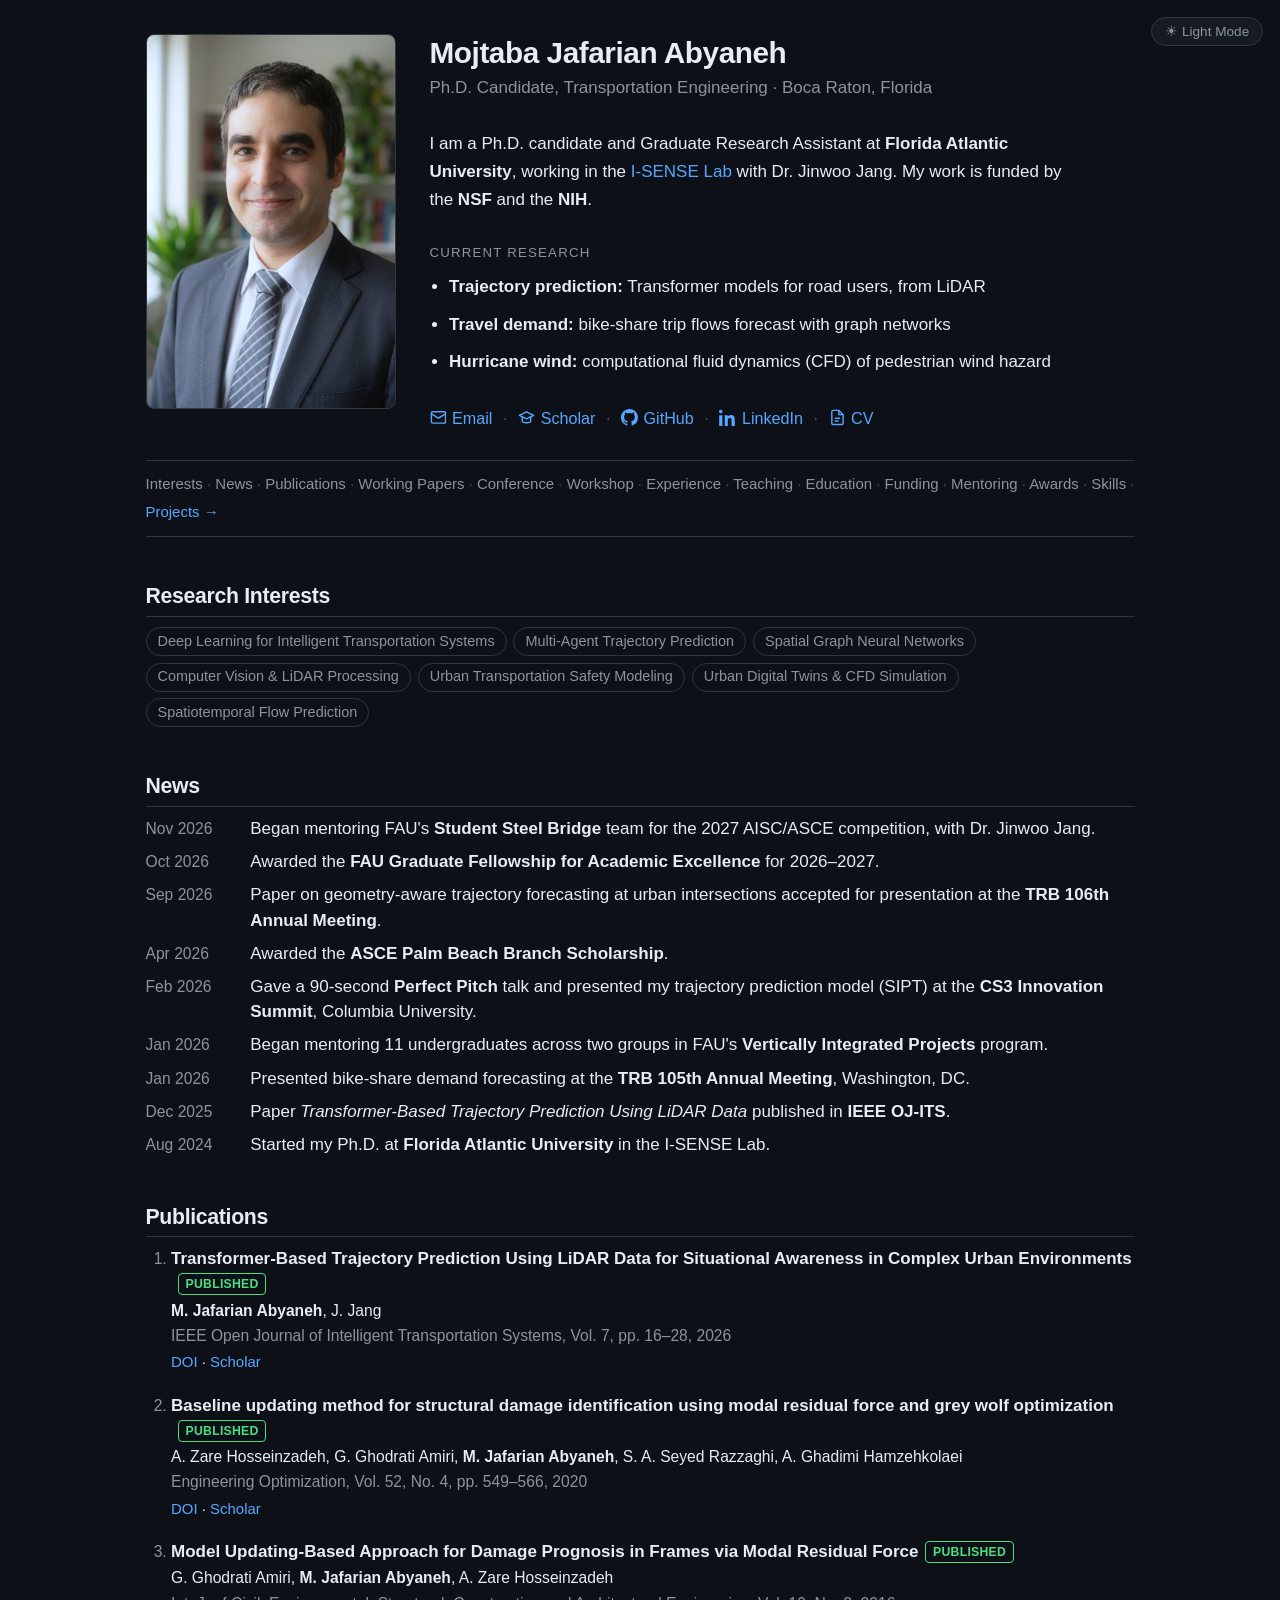
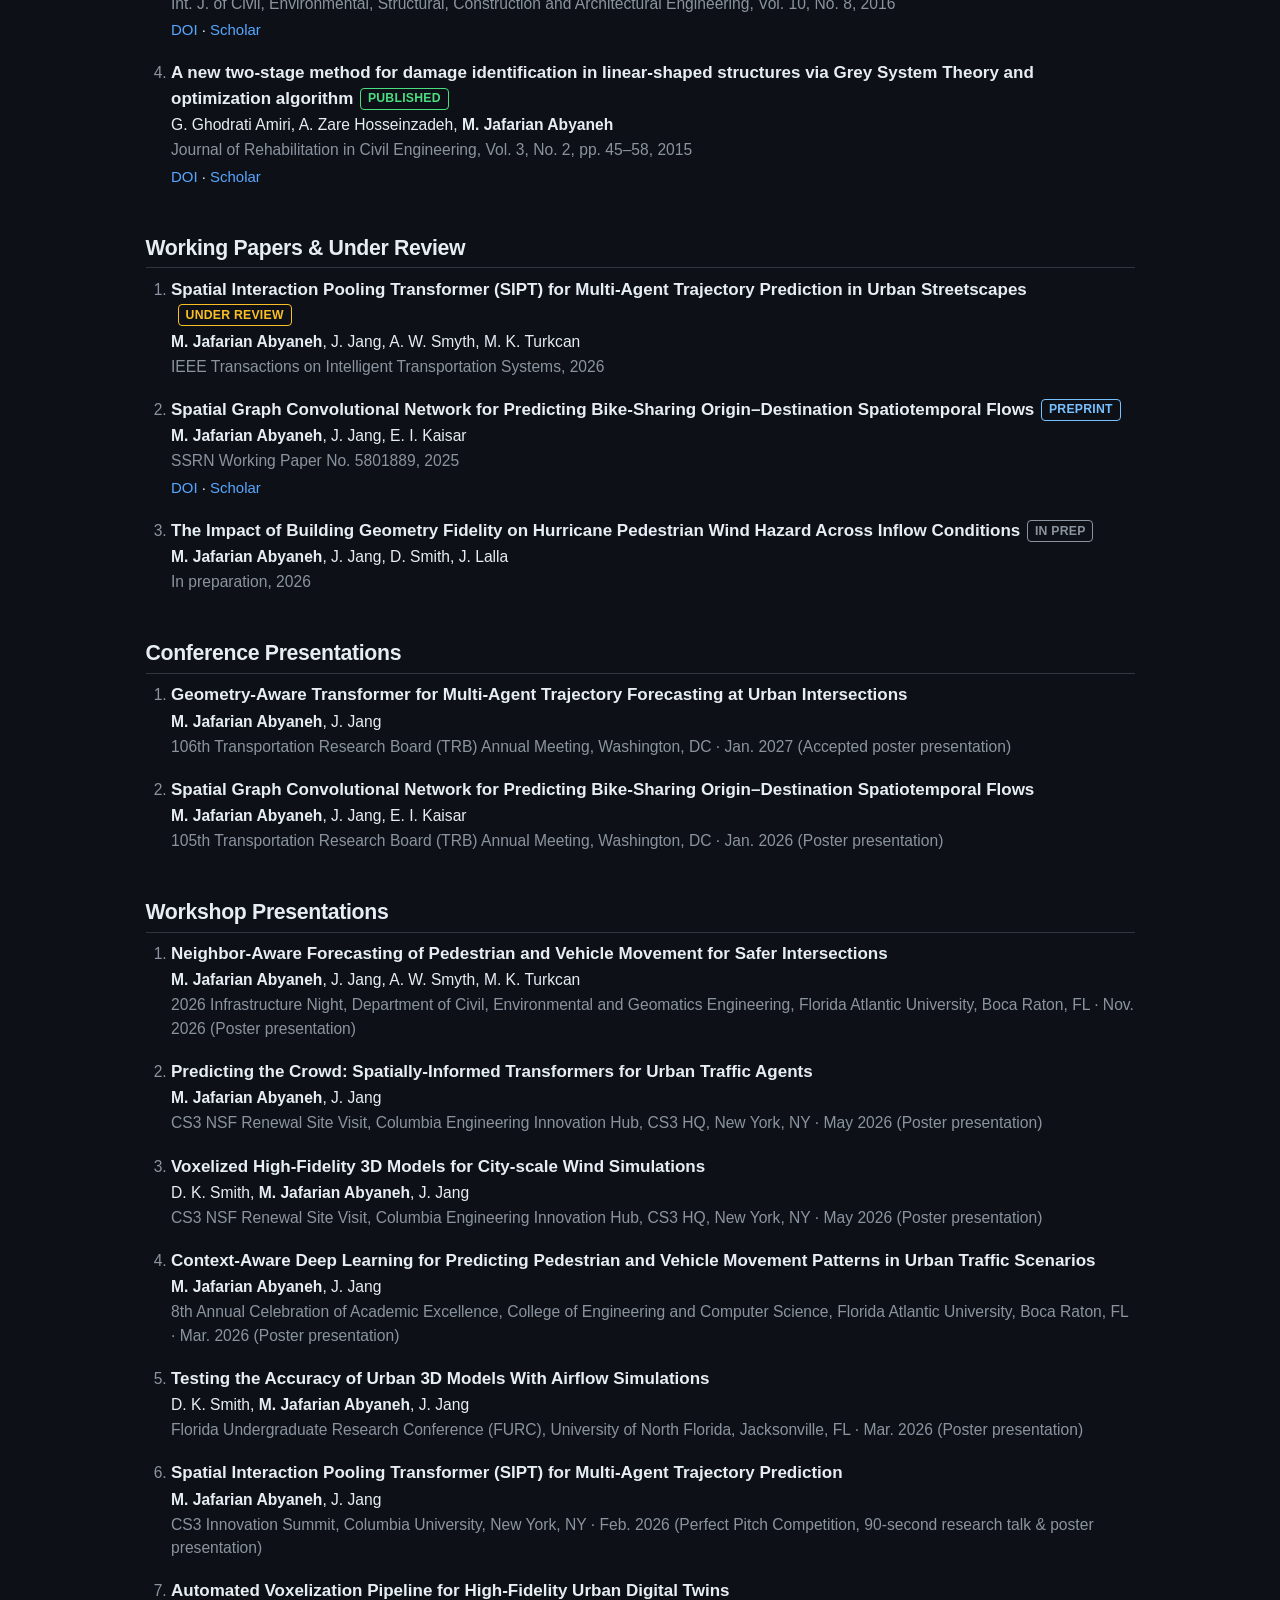
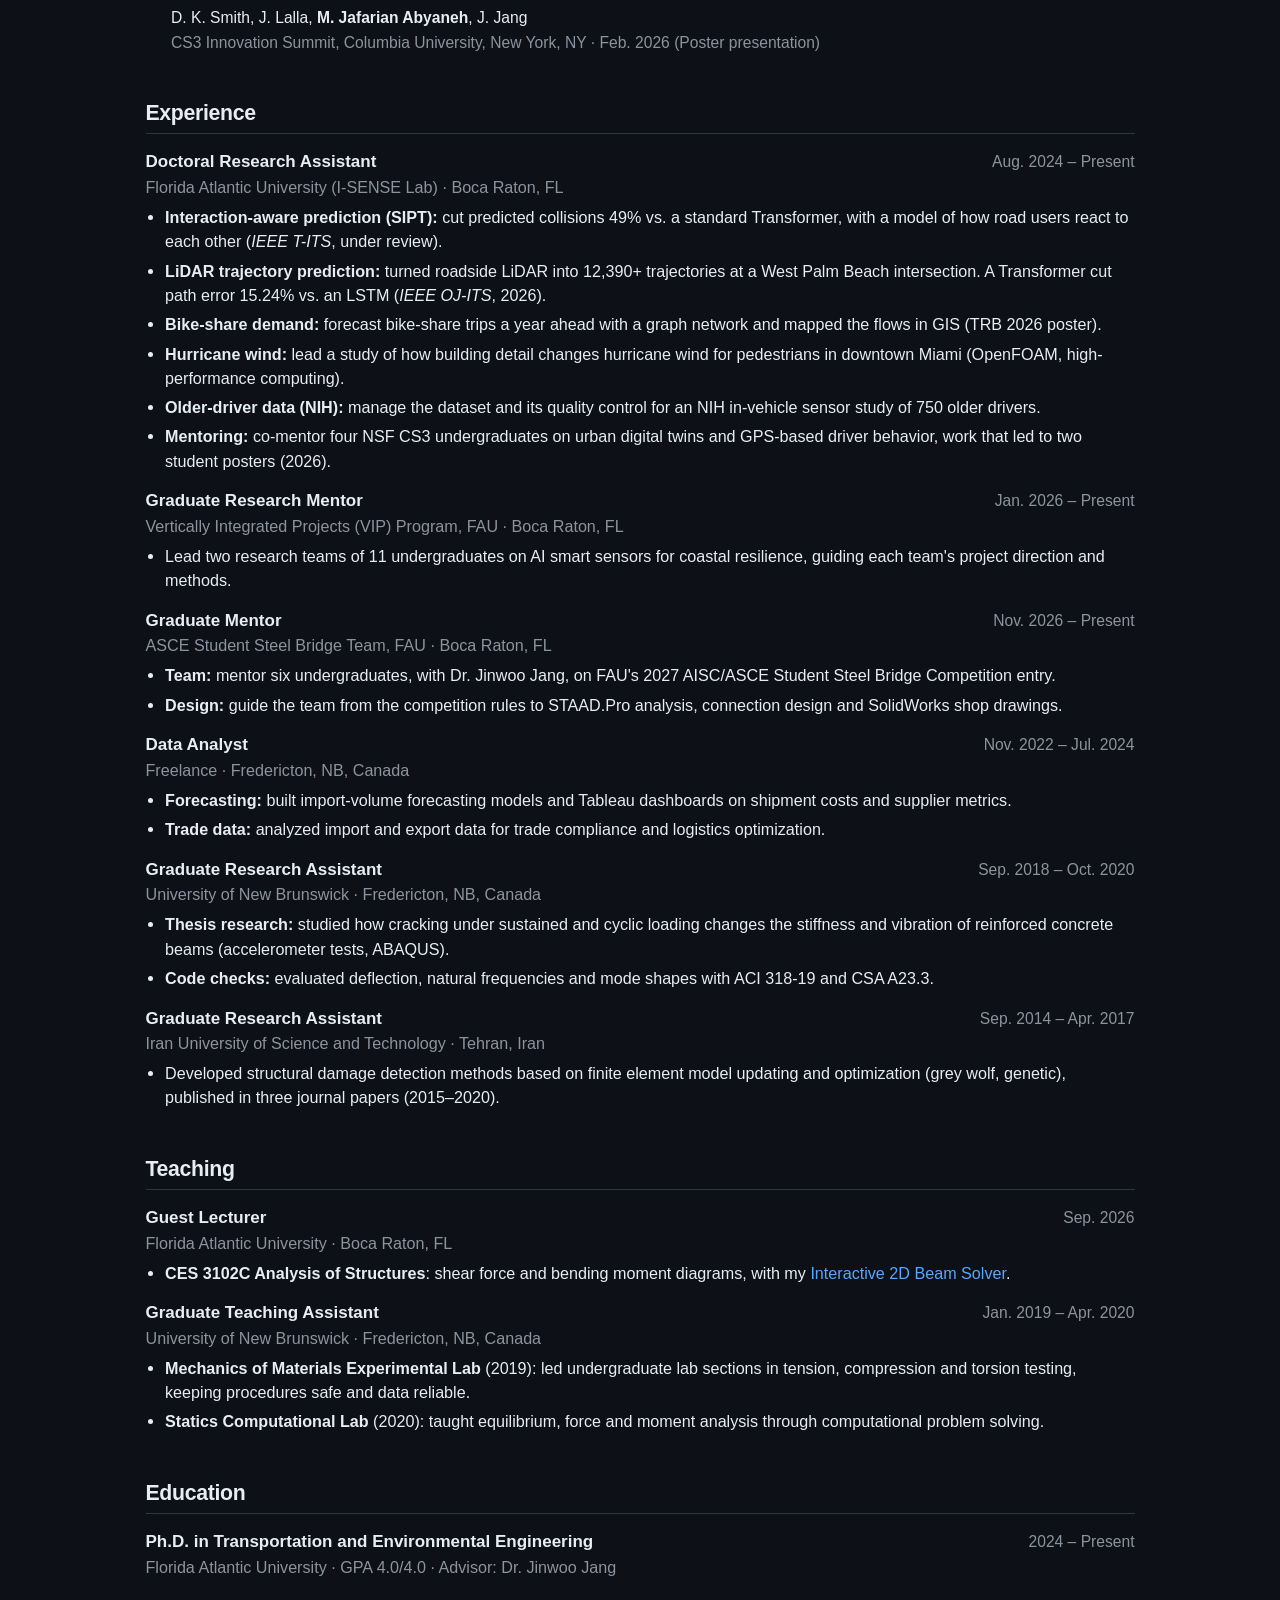
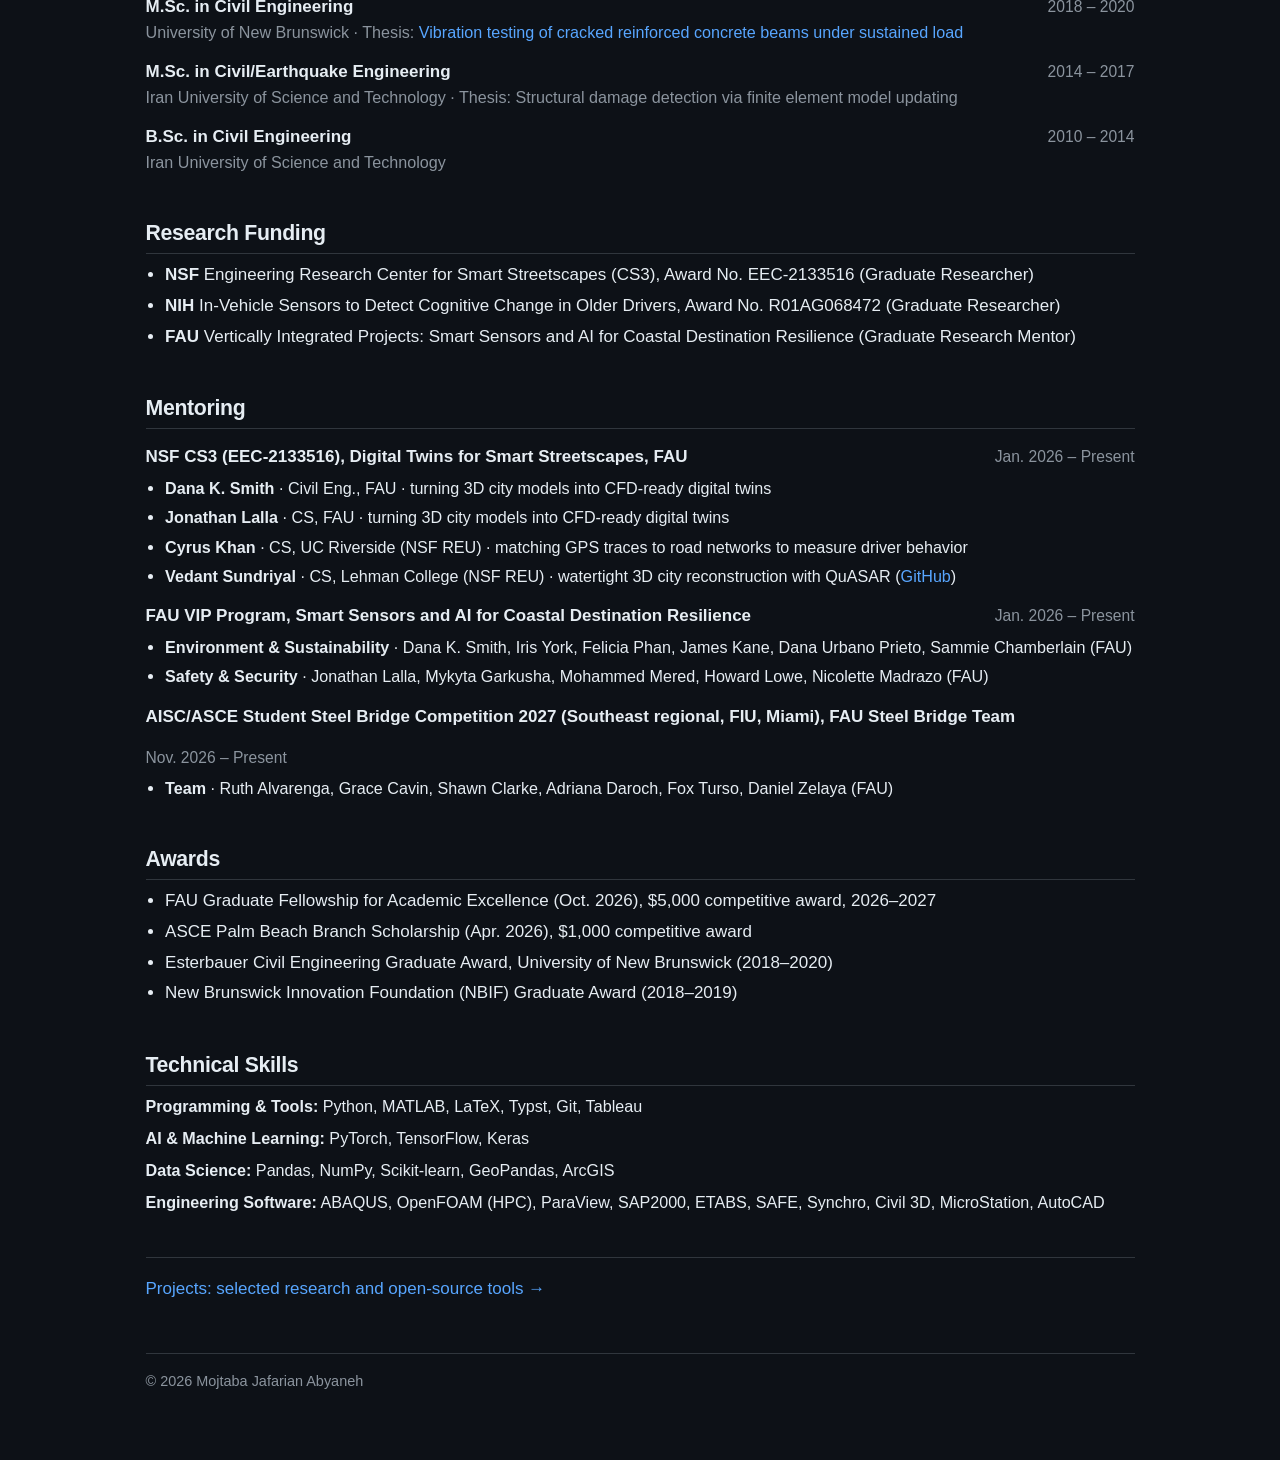
==== commit c34b9ad4: "Switch favicon to Navy MJ monogram and refine dark theme (GitHub Slate)" ====
--- a/index.html
+++ b/index.html
@@ -24,8 +24,8 @@
     <meta name="twitter:description" content="I am a Ph.D. candidate and Graduate Research Assistant at Florida Atlantic University, working in the I-SENSE Lab with Dr. Jinwoo Jang. My work is funded by the NSF and the NIH." />
     <meta name="twitter:image" content="https://mojtaba-ja.github.io/assets/profile.jpg" />
 
-    <link rel="icon" href="data:image/svg+xml,<svg xmlns='http://www.w3.org/2000/svg' viewBox='0 0 100 100'><text y='.9em' font-size='90'>🚦</text></svg>" />
-    <link rel="stylesheet" href="assets/style.css?v=78755187" />
+    <link rel="icon" type="image/svg+xml" href="assets/favicon.svg?v=a18ae1c5" />
+    <link rel="stylesheet" href="assets/style.css?v=a9328ac3" />
 
     <script type="application/ld+json">
 {
@@ -71,7 +71,7 @@
   "sameAs": [
     "https://scholar.google.com/citations?user=VOvMEmIAAAAJ&hl=en",
     "https://github.com/mojtaba-ja",
-    "https://linkedin.com/in/mojjafarian",
+    "https://linkedin.com/in/mojtaba-ja",
     "https://orcid.org/0009-0006-0556-5520"
   ]
 }
@@ -103,13 +103,13 @@
         <div class="subtitle">Ph.D. Candidate, Transportation Engineering <span class="sep">&middot;</span> Boca Raton, Florida</div>
         <p>I am a Ph.D. candidate and Graduate Research Assistant at
         <strong>Florida Atlantic University</strong>, working in the
-        <a href="https://www.fau.edu/smart/" target="_blank" rel="noopener">I-SENSE Lab</a>
+        <a href="https://www.fau.edu/research/smart/" target="_blank" rel="noopener">I-SENSE Lab</a>
         with Dr. Jinwoo Jang. My work is funded by the <strong>NSF</strong> and
         the <strong>NIH</strong>.</p>
         
         <div class="lede-title">Current research</div>
         <ul class="lede-points"><li><strong>Trajectory prediction:</strong> Transformer models for road users, from LiDAR</li><li><strong>Travel demand:</strong> bike-share trip flows forecast with graph networks</li><li><strong>Hurricane wind:</strong> computational fluid dynamics (CFD) of pedestrian wind hazard</li></ul>
-        <div class="linkrow"><a href="mailto:mjafarianaby2023@fau.edu"><svg viewBox="0 0 24 24" fill="none" stroke="currentColor" stroke-width="2" stroke-linecap="round" stroke-linejoin="round" aria-hidden="true"><rect x="2" y="4" width="20" height="16" rx="2"/><path d="m2 7 10 6 10-6"/></svg>Email</a><span class="sep">&middot;</span><a href="https://scholar.google.com/citations?user=VOvMEmIAAAAJ&hl=en" target="_blank" rel="noopener noreferrer"><svg viewBox="0 0 24 24" fill="none" stroke="currentColor" stroke-width="2" stroke-linecap="round" stroke-linejoin="round" aria-hidden="true"><path d="M12 4 2 9l10 5 10-5-10-5Z"/><path d="M6 11.5V17c0 1.3 2.7 2.5 6 2.5s6-1.2 6-2.5v-5.5"/></svg>Scholar</a><span class="sep">&middot;</span><a href="https://github.com/mojtaba-ja" target="_blank" rel="noopener noreferrer"><svg viewBox="0 0 16 16" fill="currentColor" aria-hidden="true"><path d="M8 0C3.58 0 0 3.58 0 8c0 3.54 2.29 6.53 5.47 7.59.4.07.55-.17.55-.38 0-.19-.01-.82-.01-1.49-2.01.37-2.53-.49-2.69-.94-.09-.23-.48-.94-.82-1.13-.28-.15-.68-.52-.01-.53.63-.01 1.08.58 1.23.82.72 1.21 1.87.87 2.33.66.07-.52.28-.87.51-1.07-1.78-.2-3.64-.89-3.64-3.95 0-.87.31-1.59.82-2.15-.08-.2-.36-1.02.08-2.12 0 0 .67-.21 2.2.82.64-.18 1.32-.27 2-.27s1.36.09 2 .27c1.53-1.04 2.2-.82 2.2-.82.44 1.1.16 1.92.08 2.12.51.56.82 1.27.82 2.15 0 3.07-1.87 3.75-3.65 3.95.29.25.54.73.54 1.48 0 1.07-.01 1.93-.01 2.2 0 .21.15.46.55.38A8.01 8.01 0 0 0 16 8c0-4.42-3.58-8-8-8Z"/></svg>GitHub</a><span class="sep">&middot;</span><a href="https://linkedin.com/in/mojjafarian" target="_blank" rel="noopener noreferrer"><svg viewBox="0 0 24 24" fill="currentColor" aria-hidden="true"><path d="M4.98 3.5C4.98 4.88 3.87 6 2.5 6S0 4.88 0 3.5 1.12 1 2.5 1s2.48 1.12 2.48 2.5ZM.22 8.98h4.56V24H.22V8.98Zm7.9 0h4.37v2.05h.06c.61-1.15 2.1-2.36 4.32-2.36 4.62 0 5.47 3.04 5.47 7V24h-4.56v-7.38c0-1.76-.03-4.02-2.45-4.02-2.45 0-2.83 1.92-2.83 3.9V24H8.12V8.98Z"/></svg>LinkedIn</a><span class="sep">&middot;</span><a href="assets/cv.pdf" target="_blank" rel="noopener noreferrer"><svg viewBox="0 0 24 24" fill="none" stroke="currentColor" stroke-width="2" stroke-linecap="round" stroke-linejoin="round" aria-hidden="true"><path d="M14 2H6a2 2 0 0 0-2 2v16a2 2 0 0 0 2 2h12a2 2 0 0 0 2-2V8Z"/><path d="M14 2v6h6"/><path d="M9 13h6M9 17h4"/></svg>CV</a></div>
+        <div class="linkrow"><a href="mailto:mjafarianaby2023@fau.edu"><svg viewBox="0 0 24 24" fill="none" stroke="currentColor" stroke-width="2" stroke-linecap="round" stroke-linejoin="round" aria-hidden="true"><rect x="2" y="4" width="20" height="16" rx="2"/><path d="m2 7 10 6 10-6"/></svg>Email</a><span class="sep">&middot;</span><a href="https://scholar.google.com/citations?user=VOvMEmIAAAAJ&hl=en" target="_blank" rel="noopener noreferrer"><svg viewBox="0 0 24 24" fill="none" stroke="currentColor" stroke-width="2" stroke-linecap="round" stroke-linejoin="round" aria-hidden="true"><path d="M12 4 2 9l10 5 10-5-10-5Z"/><path d="M6 11.5V17c0 1.3 2.7 2.5 6 2.5s6-1.2 6-2.5v-5.5"/></svg>Scholar</a><span class="sep">&middot;</span><a href="https://github.com/mojtaba-ja" target="_blank" rel="noopener noreferrer"><svg viewBox="0 0 16 16" fill="currentColor" aria-hidden="true"><path d="M8 0C3.58 0 0 3.58 0 8c0 3.54 2.29 6.53 5.47 7.59.4.07.55-.17.55-.38 0-.19-.01-.82-.01-1.49-2.01.37-2.53-.49-2.69-.94-.09-.23-.48-.94-.82-1.13-.28-.15-.68-.52-.01-.53.63-.01 1.08.58 1.23.82.72 1.21 1.87.87 2.33.66.07-.52.28-.87.51-1.07-1.78-.2-3.64-.89-3.64-3.95 0-.87.31-1.59.82-2.15-.08-.2-.36-1.02.08-2.12 0 0 .67-.21 2.2.82.64-.18 1.32-.27 2-.27s1.36.09 2 .27c1.53-1.04 2.2-.82 2.2-.82.44 1.1.16 1.92.08 2.12.51.56.82 1.27.82 2.15 0 3.07-1.87 3.75-3.65 3.95.29.25.54.73.54 1.48 0 1.07-.01 1.93-.01 2.2 0 .21.15.46.55.38A8.01 8.01 0 0 0 16 8c0-4.42-3.58-8-8-8Z"/></svg>GitHub</a><span class="sep">&middot;</span><a href="https://linkedin.com/in/mojtaba-ja" target="_blank" rel="noopener noreferrer"><svg viewBox="0 0 24 24" fill="currentColor" aria-hidden="true"><path d="M4.98 3.5C4.98 4.88 3.87 6 2.5 6S0 4.88 0 3.5 1.12 1 2.5 1s2.48 1.12 2.48 2.5ZM.22 8.98h4.56V24H.22V8.98Zm7.9 0h4.37v2.05h.06c.61-1.15 2.1-2.36 4.32-2.36 4.62 0 5.47 3.04 5.47 7V24h-4.56v-7.38c0-1.76-.03-4.02-2.45-4.02-2.45 0-2.83 1.92-2.83 3.9V24H8.12V8.98Z"/></svg>LinkedIn</a><span class="sep">&middot;</span><a href="assets/cv.pdf" target="_blank" rel="noopener noreferrer"><svg viewBox="0 0 24 24" fill="none" stroke="currentColor" stroke-width="2" stroke-linecap="round" stroke-linejoin="round" aria-hidden="true"><path d="M14 2H6a2 2 0 0 0-2 2v16a2 2 0 0 0 2 2h12a2 2 0 0 0 2-2V8Z"/><path d="M14 2v6h6"/><path d="M9 13h6M9 17h4"/></svg>CV</a></div>
       </div>
     </header>
 <nav class="sectionnav" aria-label="Sections"><a href="#interests">Interests</a><span class="sep"> &middot; </span><a href="#news">News</a><span class="sep"> &middot; </span><a href="#publications">Publications</a><span class="sep"> &middot; </span><a href="#working-papers">Working Papers</a><span class="sep"> &middot; </span><a href="#conference">Conference</a><span class="sep"> &middot; </span><a href="#workshop">Workshop</a><span class="sep"> &middot; </span><a href="#experience">Experience</a><span class="sep"> &middot; </span><a href="#teaching">Teaching</a><span class="sep"> &middot; </span><a href="#education">Education</a><span class="sep"> &middot; </span><a href="#funding">Funding</a><span class="sep"> &middot; </span><a href="#mentoring">Mentoring</a><span class="sep"> &middot; </span><a href="#awards">Awards</a><span class="sep"> &middot; </span><a href="#skills">Skills</a><span class="sep"> &middot; </span><a class="navcv" href="projects/">Projects &rarr;</a></nav>
--- a/assets/style.css
+++ b/assets/style.css
@@ -8,13 +8,13 @@
    @media (prefers-color-scheme: light) and change its selector to
    :root:not([data-theme="dark"]). */
 :root {
-  --bg:      #111111;
-  --text:    #e8e6e3;
-  --muted:   #a8a29e;
-  --rule:    #333333;
-  --link:    #4a9eff;
-  --sep:     #666666;
-  --card:    #191919;
+  --bg:      #0d1117;
+  --text:    #e6edf3;
+  --muted:   #8b949e;
+  --rule:    #30363d;
+  --link:    #58a6ff;
+  --sep:     #484f58;
+  --card:    #161b22;
 
   color-scheme: dark;
   font-synthesis: none;
@@ -40,6 +40,11 @@
   --card:    #f7f6f4;
   color-scheme: light;
 }
+:root[data-theme="light"] figure.fig img,
+:root[data-theme="light"] .stat,
+:root[data-theme="light"] video.demo {
+  box-shadow: none;
+}
 
 * { box-sizing: border-box; }
 
@@ -102,7 +107,7 @@
 a { color: var(--link); text-decoration: none; }
 a:hover { text-decoration: underline; }
 
-h1, h2, h3, h4 { color: var(--text); font-weight: 700; }
+h1, h2, h3, h4 { color: var(--text); font-weight: 700; letter-spacing: -.015em; }
 
 h2 {
   font-size: 1.25rem;
@@ -129,6 +134,7 @@
   height: 375px;         /* 2:3, the source photo's own ratio */
   object-fit: cover;
   object-position: 50% 22%;
+  border: 1px solid var(--rule);
   border-radius: 8px;
   flex-shrink: 0;
 }
@@ -321,12 +327,12 @@
   vertical-align: 1.5px;
   border: 1px solid currentColor;
 }
-/* Bright inks on the dark default. Contrast against #111:
-   green 9.7:1, amber 11.4:1, blue 6.3:1 — all well past AA. */
+/* Bright inks on the dark default (#0d1117). Contrast:
+   green 10.9:1, amber 11.3:1, blue 9.7:1 — all well past AA. */
 .badge-published { color: #4ade80; }
 .badge-review    { color: #fbbf24; }
 .badge-revision  { color: #fbbf24; }
-.badge-preprint  { color: #60a5fa; }
+.badge-preprint  { color: #79c0ff; }
 .badge-prep      { color: var(--muted); }
 
 /* Deep inks on white. Contrast: green 4.9:1, amber 4.6:1, blue 6.9:1. */
@@ -365,6 +371,7 @@
   border: 1px solid var(--rule);
   border-radius: 6px;
   background: var(--card);
+  box-shadow: 0 4px 16px rgba(0, 0, 0, .28);
 }
 figure.fig figcaption {
   color: var(--muted);
@@ -401,6 +408,7 @@
   border: 1px solid var(--rule);
   border-radius: 6px;
   background: var(--card);
+  box-shadow: 0 4px 16px rgba(0, 0, 0, .28);
   padding: .55rem .75rem;
 }
 .stat-value { font-size: 1.25rem; font-weight: 600; line-height: 1.2; }
@@ -431,6 +439,7 @@
   border: 1px solid var(--rule);
   border-radius: 6px;
   background: var(--card);
+  box-shadow: 0 4px 16px rgba(0, 0, 0, .28);
 }
 
 /* ---------- Code ---------- */
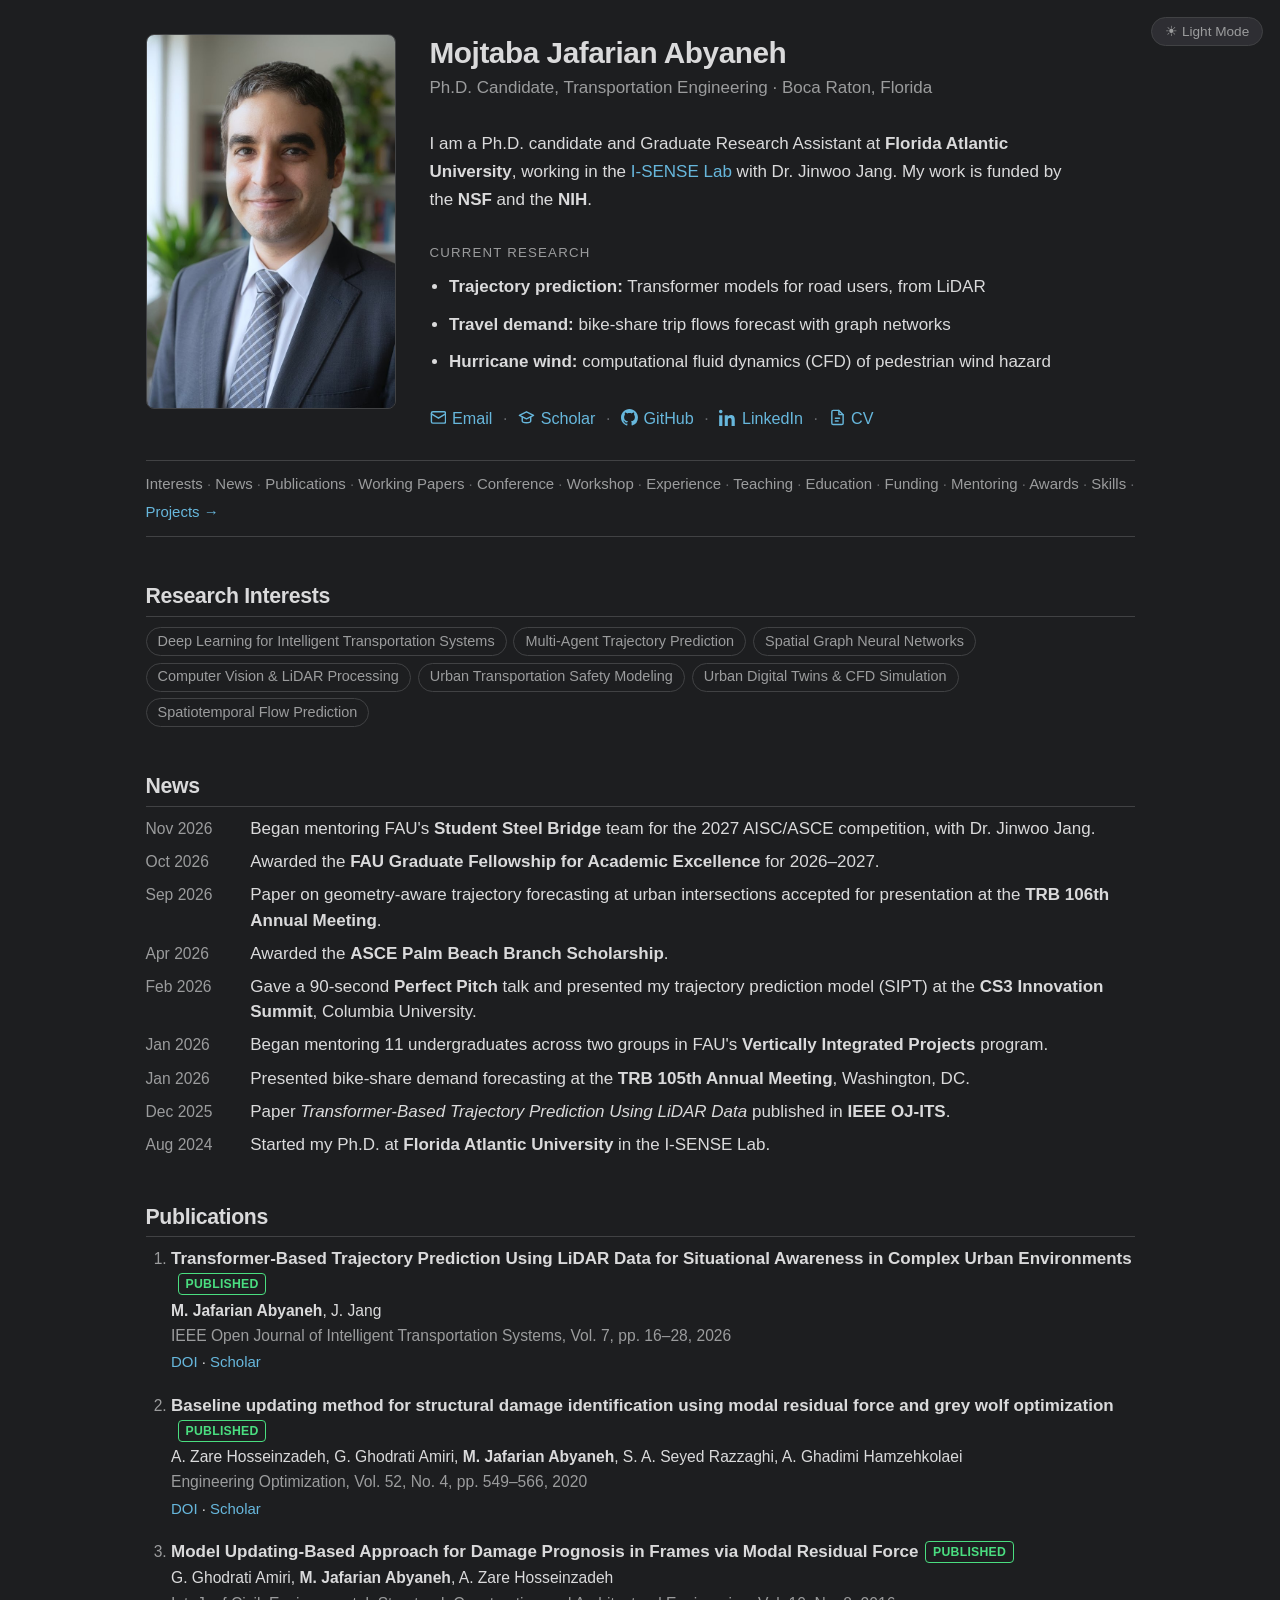
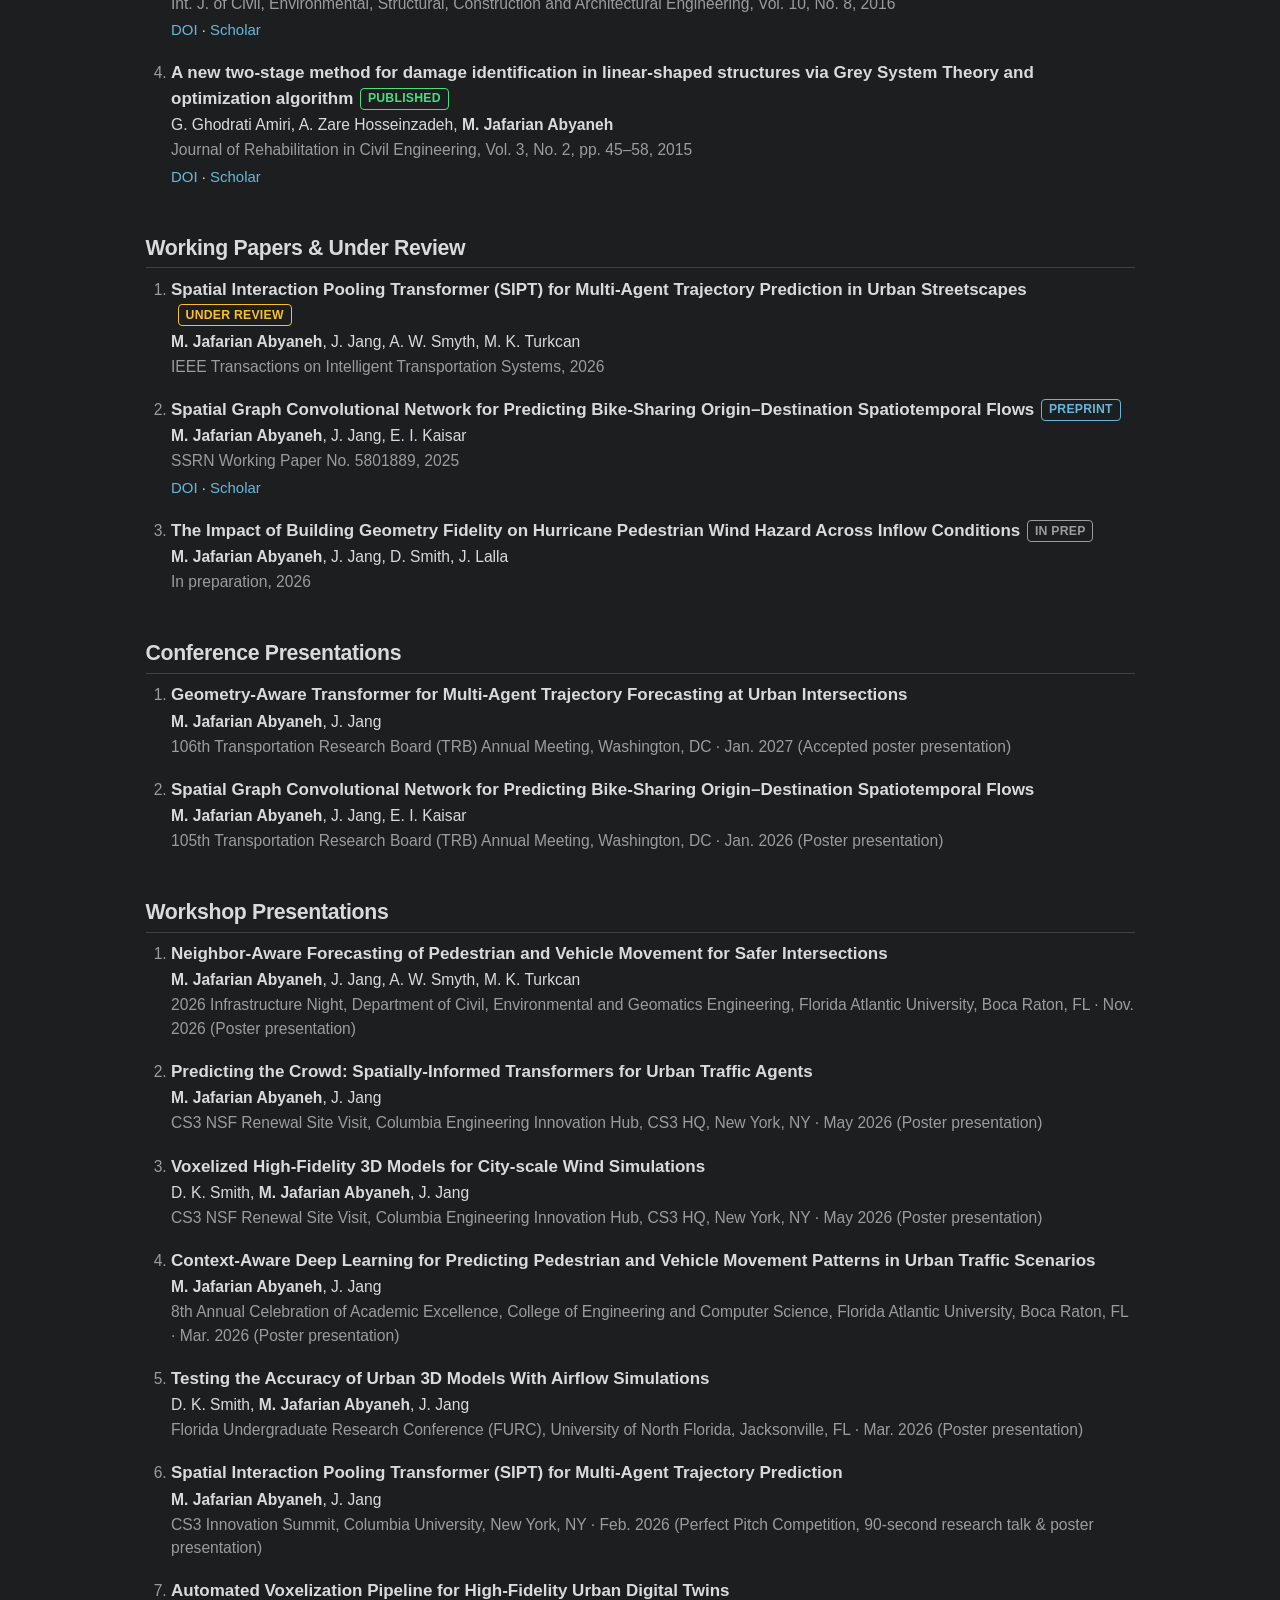
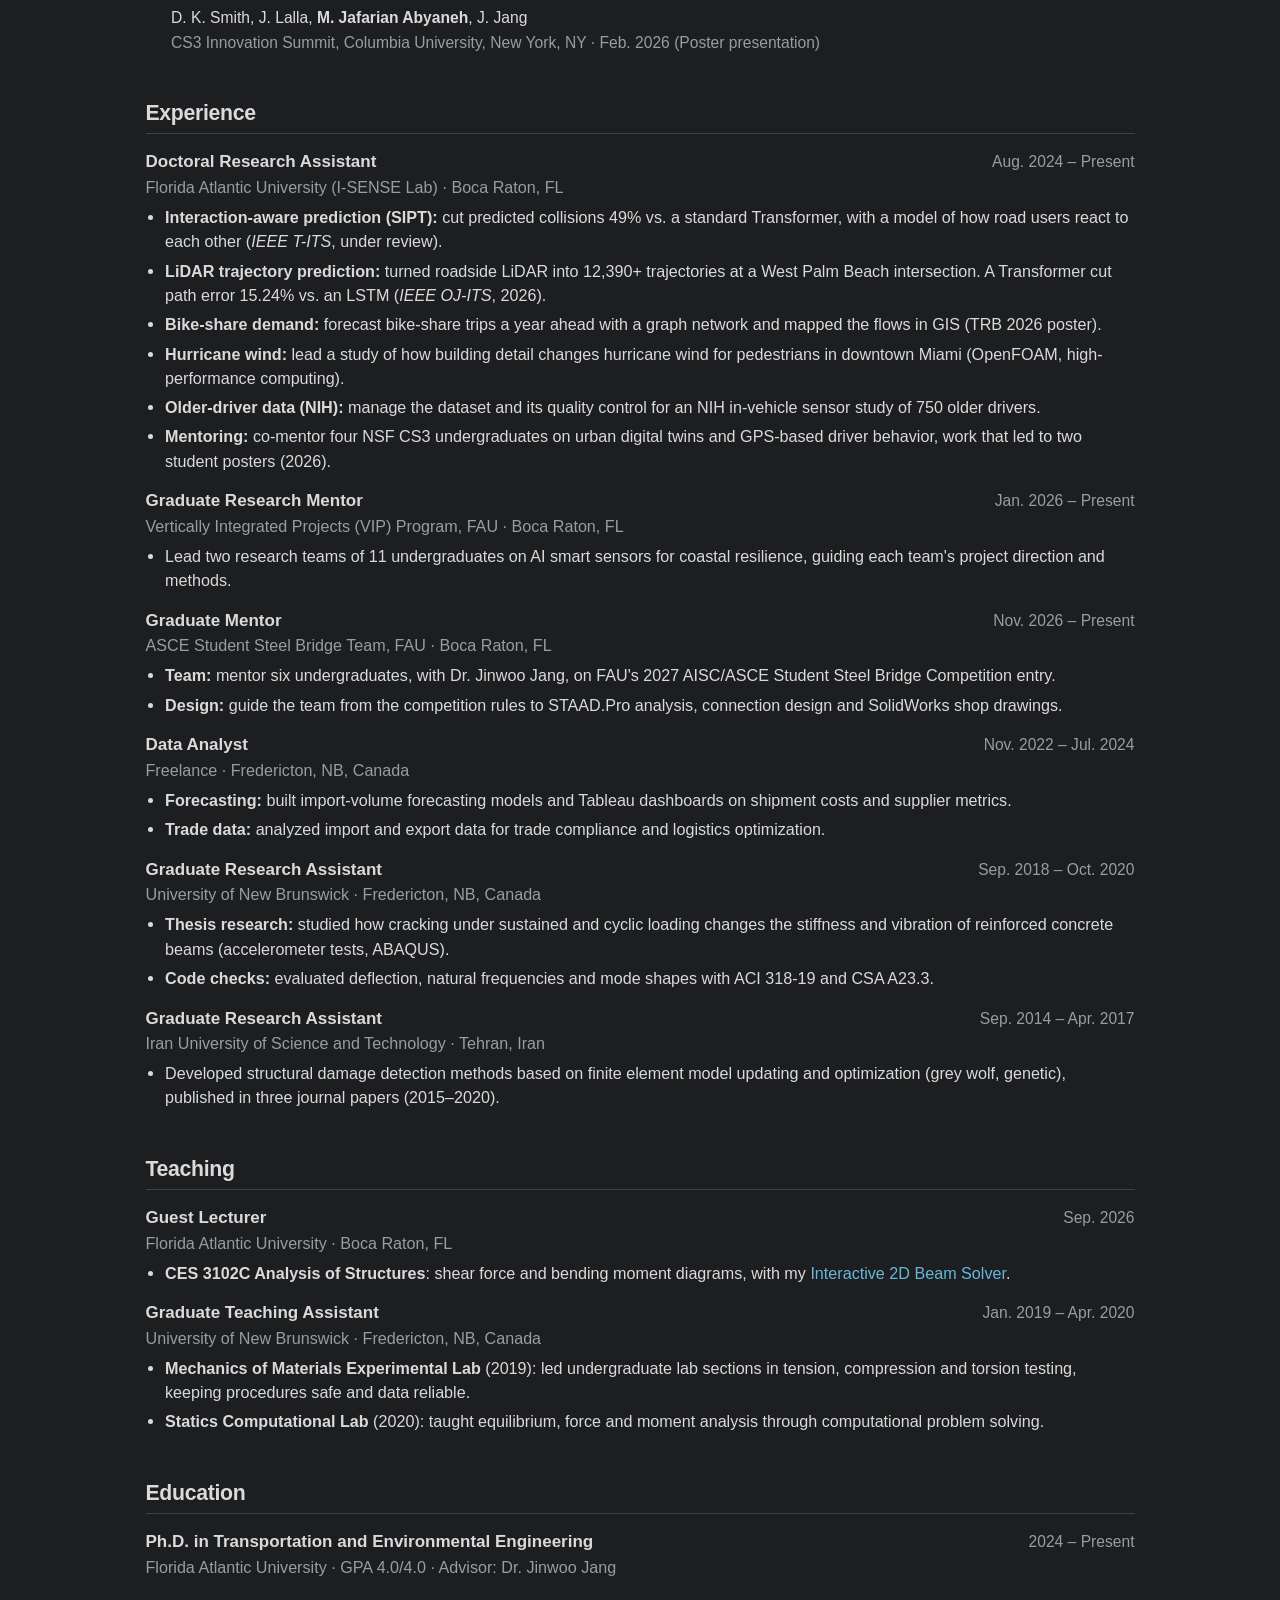
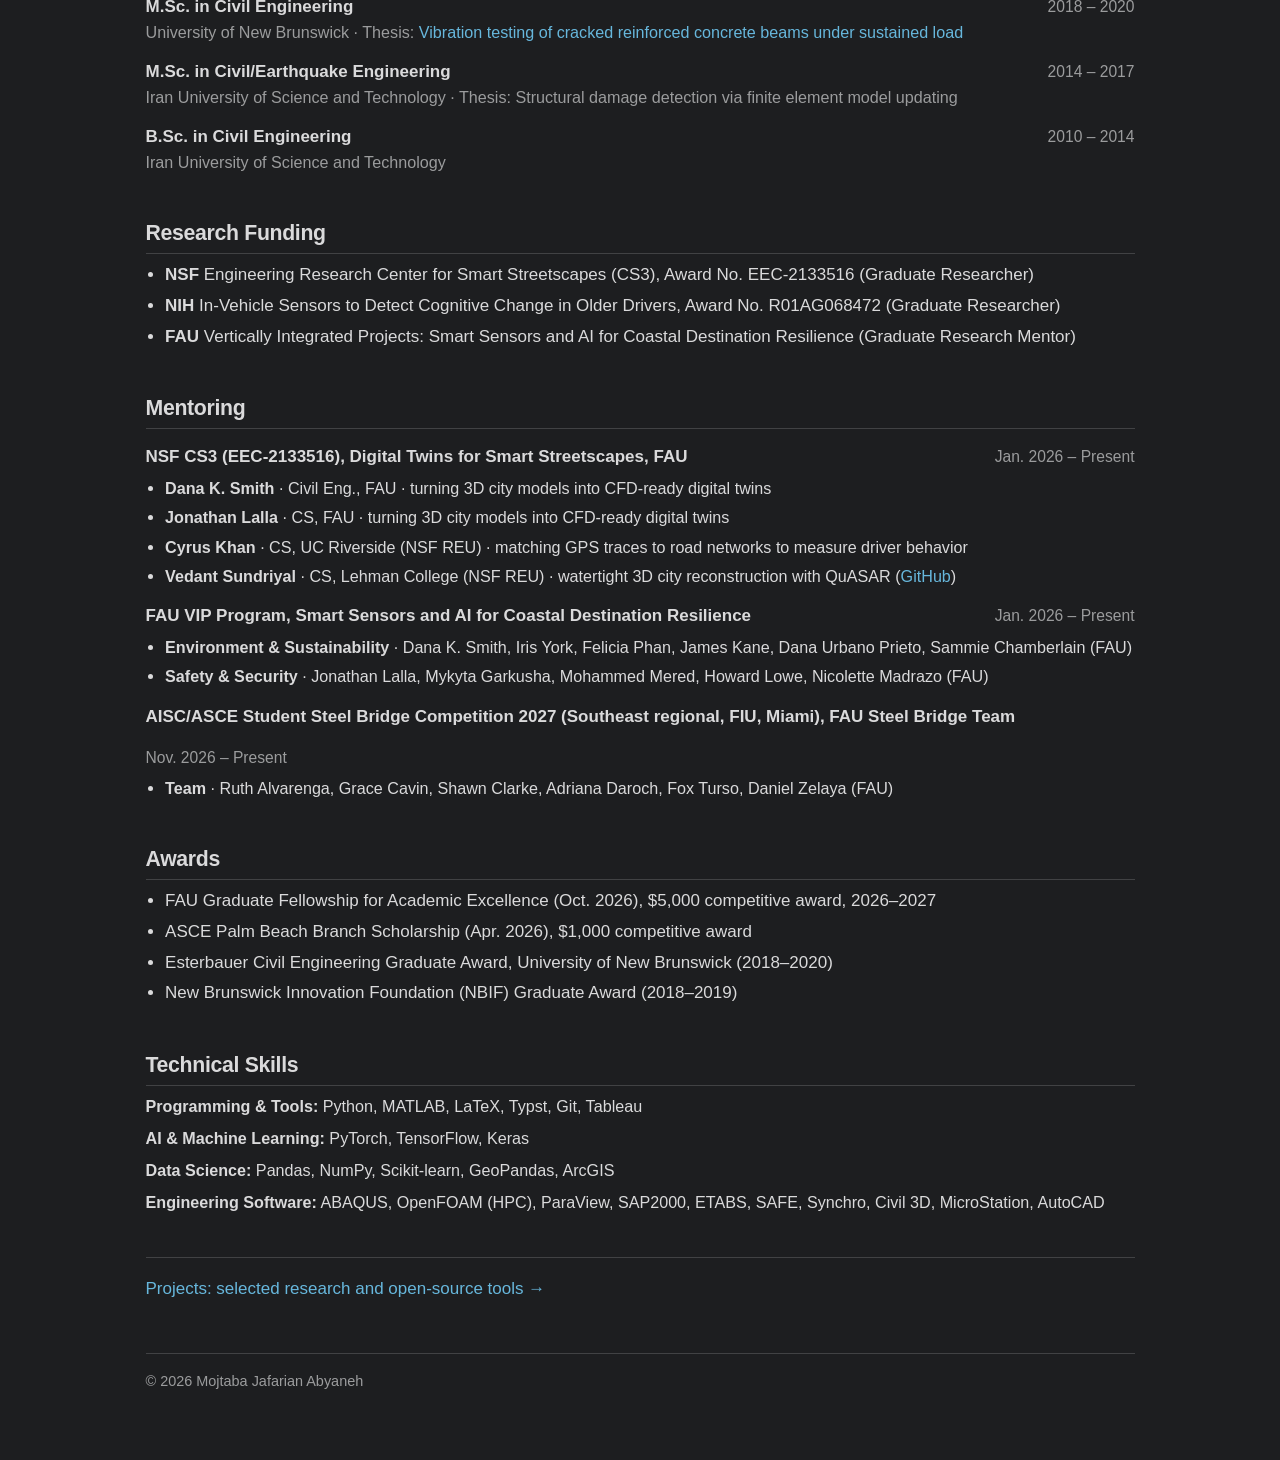
==== commit 1070d49f: "Switch website palette to Hugo PaperMod dark and light" ====
--- a/index.html
+++ b/index.html
@@ -25,7 +25,7 @@
     <meta name="twitter:image" content="https://mojtaba-ja.github.io/assets/profile.jpg" />
 
     <link rel="icon" type="image/svg+xml" href="assets/favicon.svg?v=a18ae1c5" />
-    <link rel="stylesheet" href="assets/style.css?v=a9328ac3" />
+    <link rel="stylesheet" href="assets/style.css?v=6250de49" />
 
     <script type="application/ld+json">
 {
--- a/assets/style.css
+++ b/assets/style.css
@@ -8,13 +8,13 @@
    @media (prefers-color-scheme: light) and change its selector to
    :root:not([data-theme="dark"]). */
 :root {
-  --bg:      #0d1117;
-  --text:    #e6edf3;
-  --muted:   #8b949e;
-  --rule:    #30363d;
-  --link:    #58a6ff;
-  --sep:     #484f58;
-  --card:    #161b22;
+  --bg:      #1d1e20;
+  --text:    #dadadb;
+  --muted:   #9b9c9d;
+  --rule:    #414244;
+  --link:    #67b7dc;
+  --sep:     #66676b;
+  --card:    #2e2e33;
 
   color-scheme: dark;
   font-synthesis: none;
@@ -27,17 +27,17 @@
   line-height: 1.5;
 }
 
-/* Light, applied only when the visitor picks it.
+/* Light (PaperMod Light), applied when the visitor picks it.
    Contrast against #ffffff, WCAG AA needs 4.5:1 for body text:
-     text  #1c1917  16.9:1   muted #6b6560  5.3:1   link #1a56c4  6.4:1  */
+     text  #1e1e1e  16.7:1   muted #6c6c6c  5.3:1   link #0056b2  7.1:1  */
 :root[data-theme="light"] {
   --bg:      #ffffff;
-  --text:    #1c1917;
-  --muted:   #6b6560;
-  --rule:    #e4e2df;
-  --link:    #1a56c4;
-  --sep:     #a8a29e;
-  --card:    #f7f6f4;
+  --text:    #1e1e1e;
+  --muted:   #6c6c6c;
+  --rule:    #e0e0e0;
+  --link:    #0056b2;
+  --sep:     #a0a0a0;
+  --card:    #f5f5f5;
   color-scheme: light;
 }
 :root[data-theme="light"] figure.fig img,
@@ -327,12 +327,12 @@
   vertical-align: 1.5px;
   border: 1px solid currentColor;
 }
-/* Bright inks on the dark default (#0d1117). Contrast:
-   green 10.9:1, amber 11.3:1, blue 9.7:1 — all well past AA. */
+/* Bright inks on PaperMod Dark (#1d1e20). Contrast:
+   green 9.6:1, amber 10.0:1, cyan-blue 7.5:1 — all well past AA. */
 .badge-published { color: #4ade80; }
 .badge-review    { color: #fbbf24; }
 .badge-revision  { color: #fbbf24; }
-.badge-preprint  { color: #79c0ff; }
+.badge-preprint  { color: #67b7dc; }
 .badge-prep      { color: var(--muted); }
 
 /* Deep inks on white. Contrast: green 4.9:1, amber 4.6:1, blue 6.9:1. */
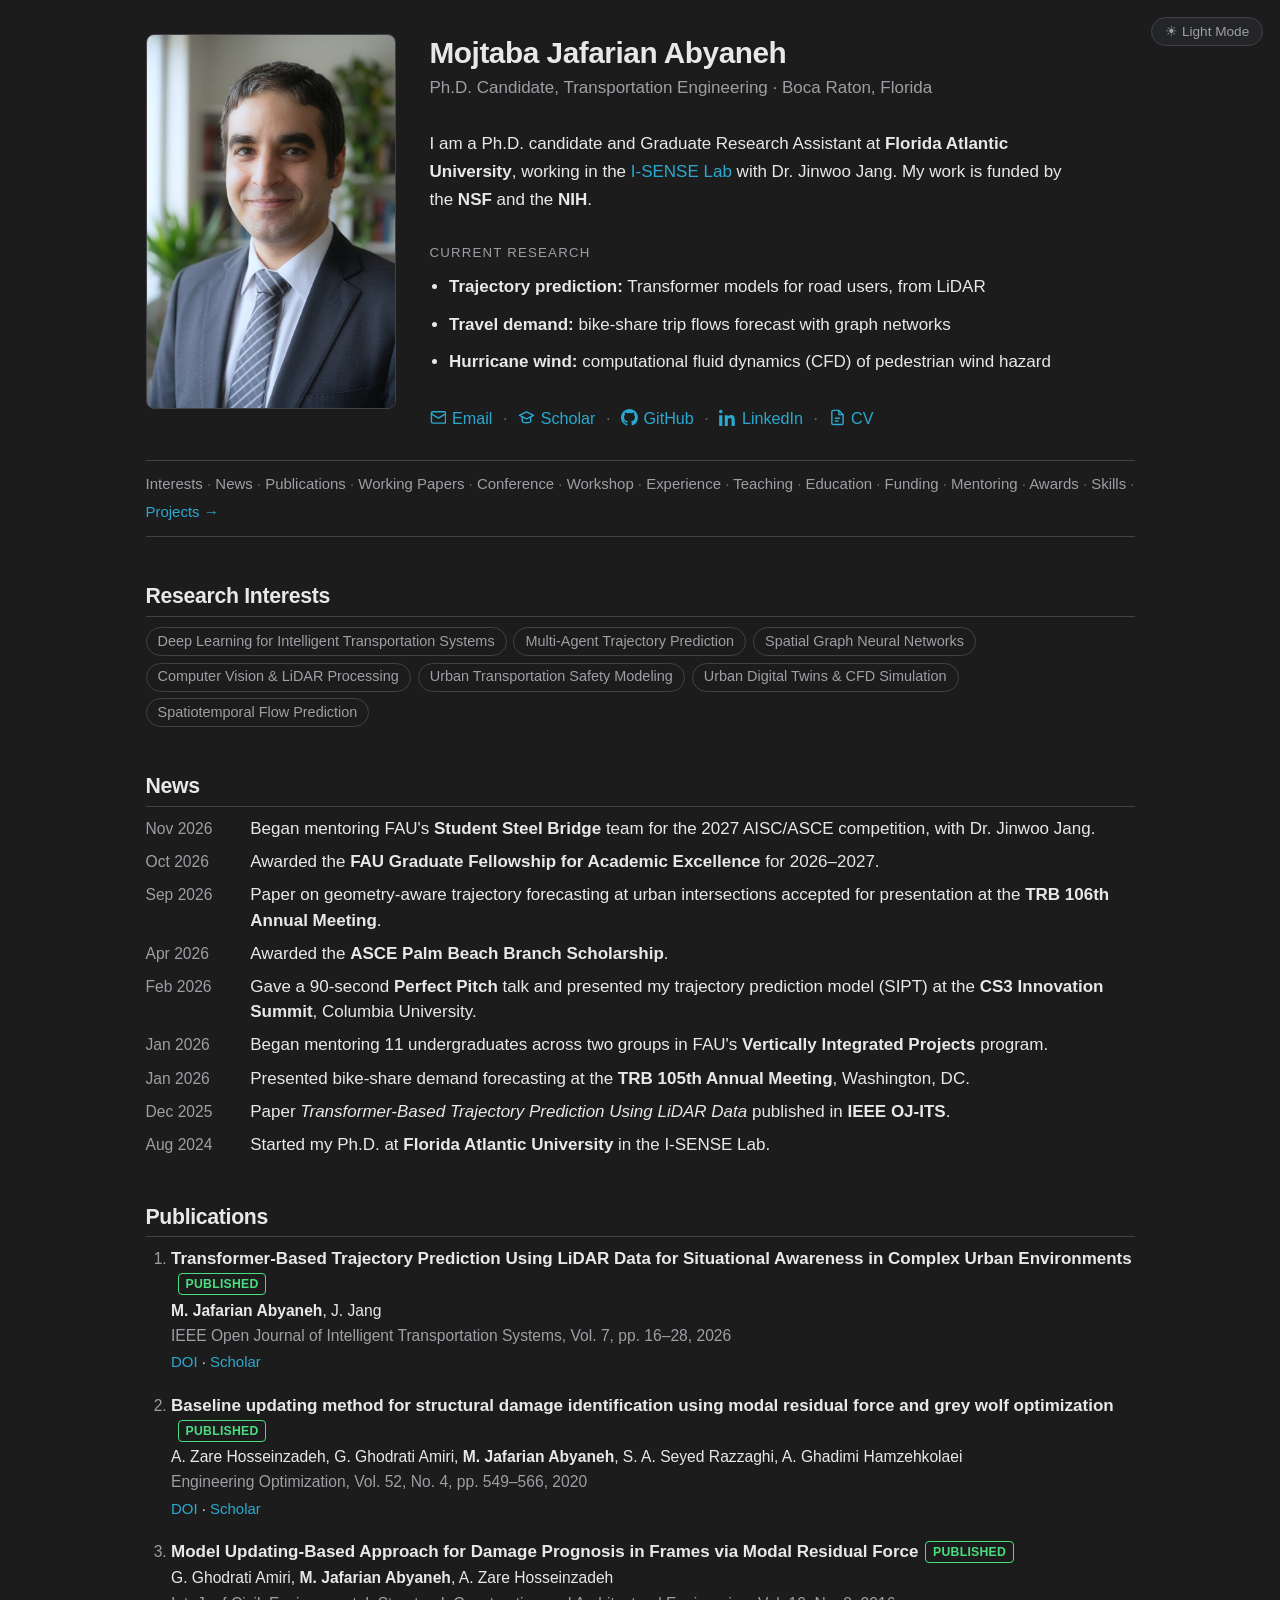
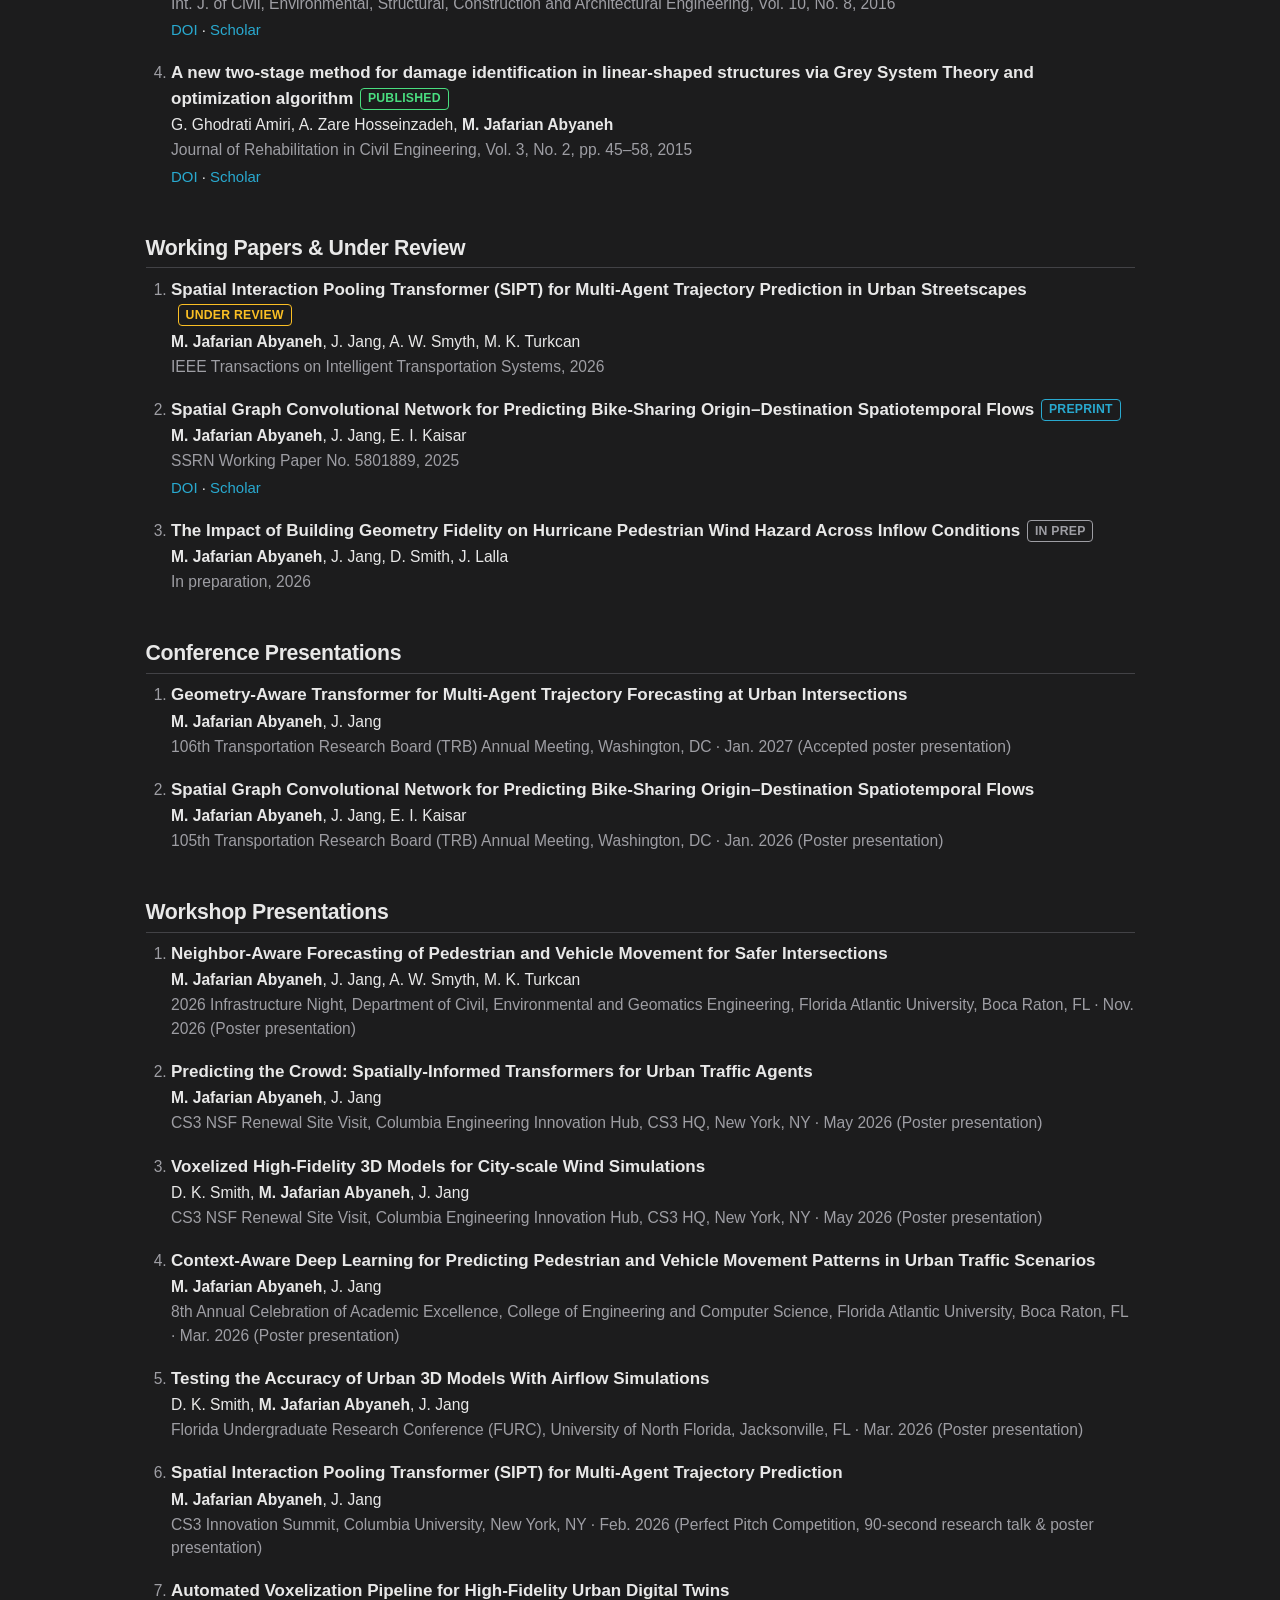
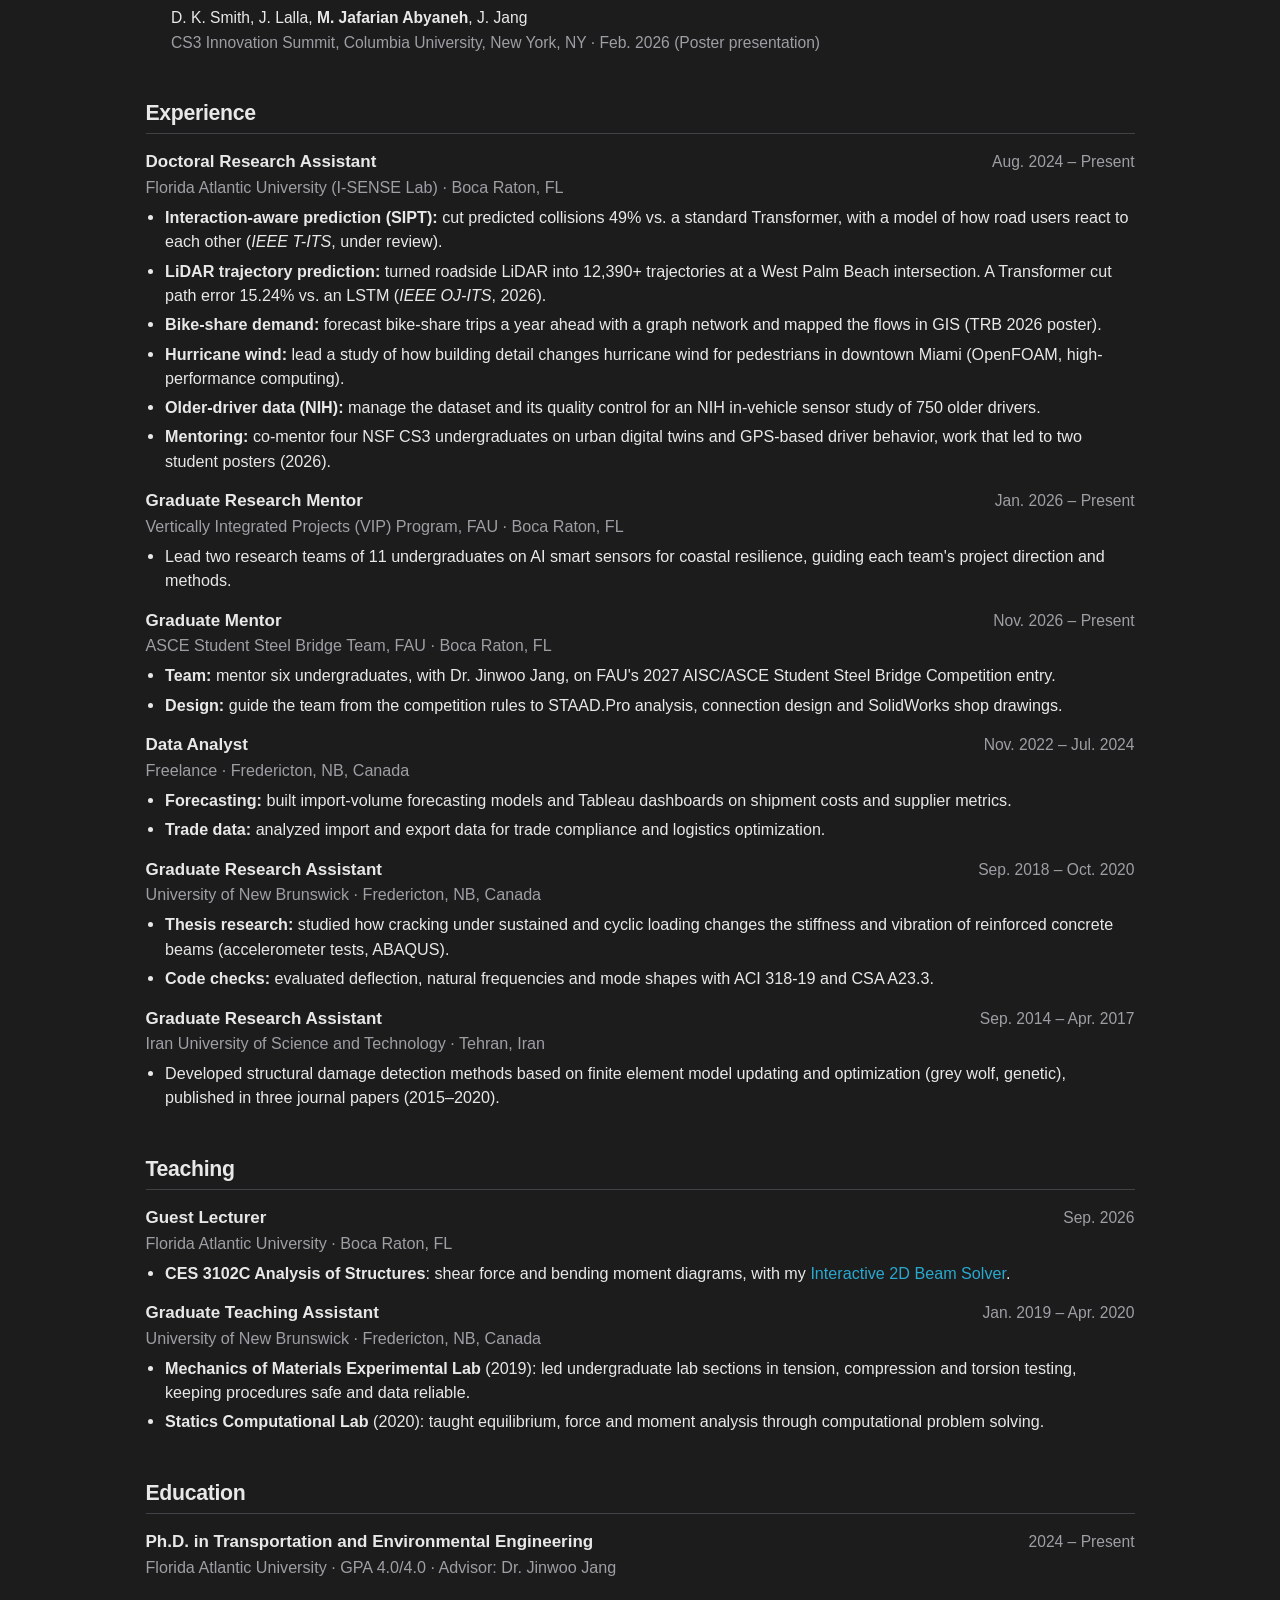
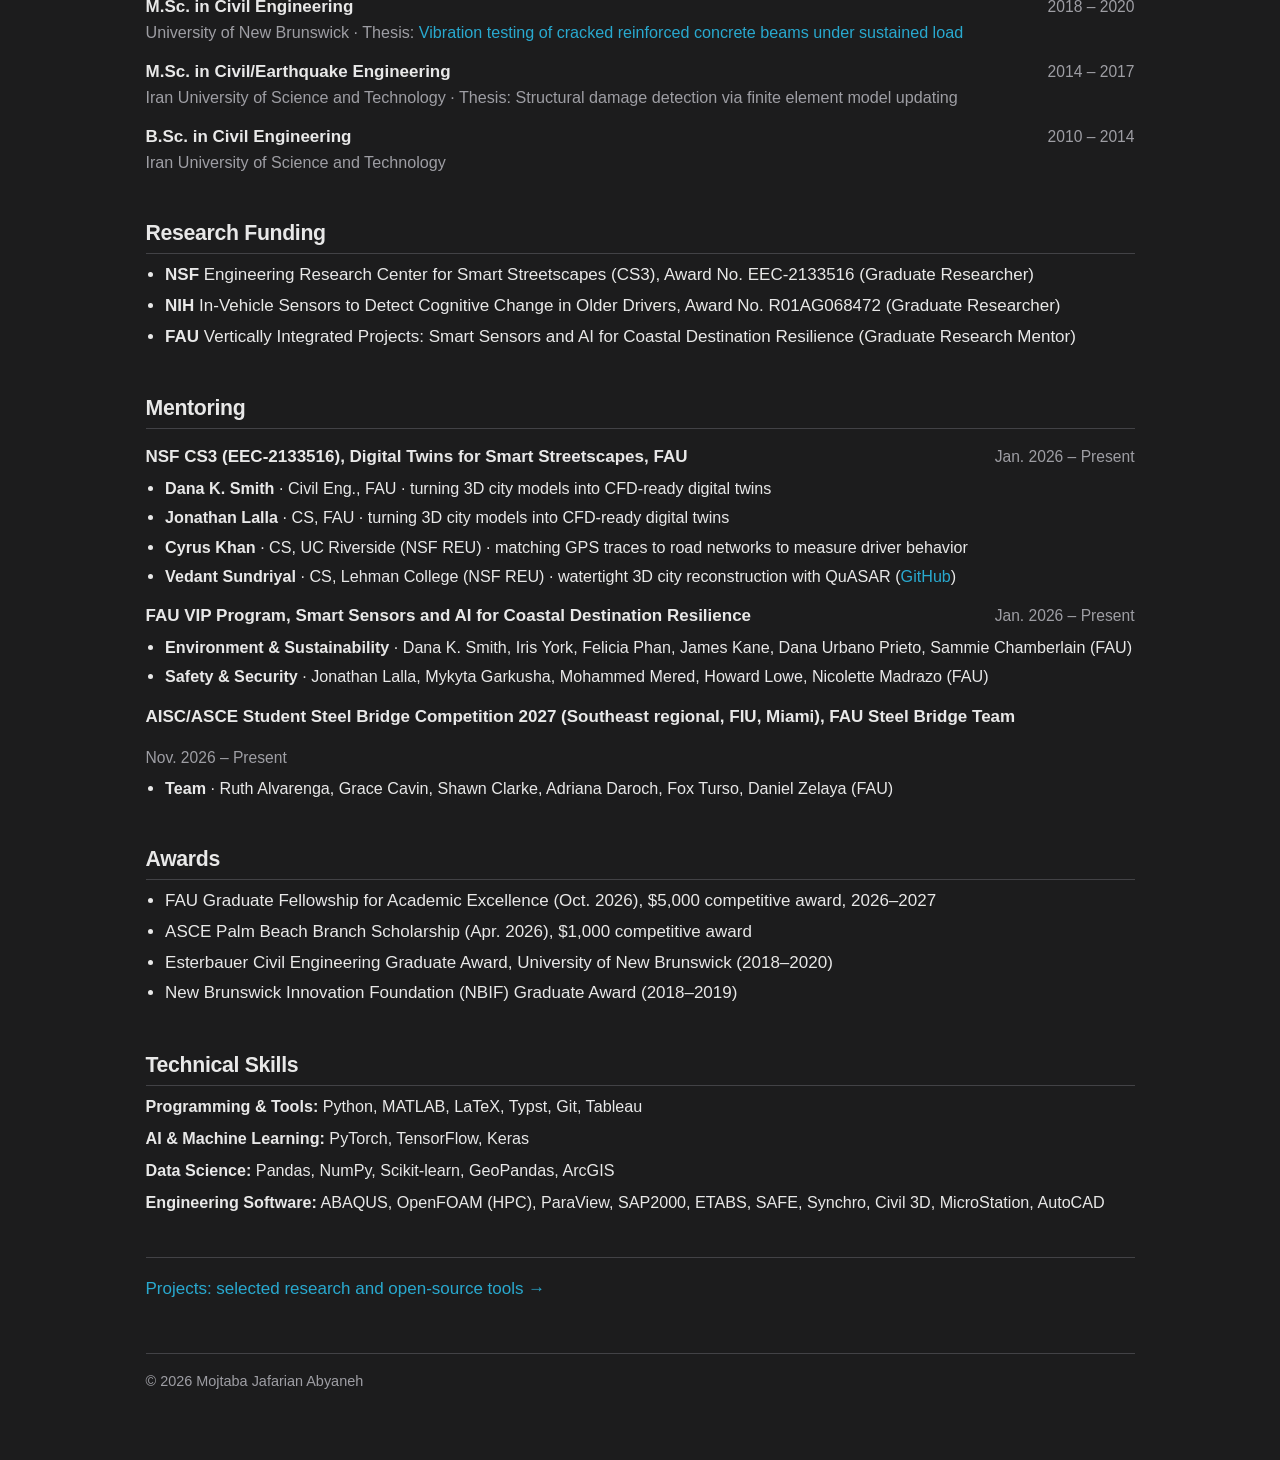
==== commit f0a54454: "Switch website palette to al-folio dark and light" ====
--- a/index.html
+++ b/index.html
@@ -24,8 +24,9 @@
     <meta name="twitter:description" content="I am a Ph.D. candidate and Graduate Research Assistant at Florida Atlantic University, working in the I-SENSE Lab with Dr. Jinwoo Jang. My work is funded by the NSF and the NIH." />
     <meta name="twitter:image" content="https://mojtaba-ja.github.io/assets/profile.jpg" />
 
-    <link rel="icon" type="image/svg+xml" href="assets/favicon.svg?v=a18ae1c5" />
-    <link rel="stylesheet" href="assets/style.css?v=6250de49" />
+    <link rel="icon" type="image/png" sizes="192x192" href="assets/favicon.png?v=98e14004" />
+    <link rel="apple-touch-icon" href="assets/favicon.png?v=98e14004" />
+    <link rel="stylesheet" href="assets/style.css?v=69660535" />
 
     <script type="application/ld+json">
 {
--- a/assets/style.css
+++ b/assets/style.css
@@ -8,13 +8,13 @@
    @media (prefers-color-scheme: light) and change its selector to
    :root:not([data-theme="dark"]). */
 :root {
-  --bg:      #1d1e20;
-  --text:    #dadadb;
-  --muted:   #9b9c9d;
-  --rule:    #414244;
-  --link:    #67b7dc;
-  --sep:     #66676b;
-  --card:    #2e2e33;
+  --bg:      #1c1c1d;
+  --text:    #e8e8e8;
+  --muted:   #9e9ea4;
+  --rule:    #424246;
+  --link:    #29a9cf;
+  --sep:     #68686d;
+  --card:    #242528;
 
   color-scheme: dark;
   font-synthesis: none;
@@ -27,17 +27,17 @@
   line-height: 1.5;
 }
 
-/* Light (PaperMod Light), applied when the visitor picks it.
+/* Light (al-folio Light), applied when the visitor picks it.
    Contrast against #ffffff, WCAG AA needs 4.5:1 for body text:
-     text  #1e1e1e  16.7:1   muted #6c6c6c  5.3:1   link #0056b2  7.1:1  */
+     text  #111111  18.9:1   muted #6b6b6e  5.3:1   link #0066cc  5.6:1  */
 :root[data-theme="light"] {
   --bg:      #ffffff;
-  --text:    #1e1e1e;
-  --muted:   #6c6c6c;
-  --rule:    #e0e0e0;
-  --link:    #0056b2;
-  --sep:     #a0a0a0;
-  --card:    #f5f5f5;
+  --text:    #111111;
+  --muted:   #6b6b6e;
+  --rule:    #e2e2e5;
+  --link:    #0066cc;
+  --sep:     #9a9a9e;
+  --card:    #f8f9fa;
   color-scheme: light;
 }
 :root[data-theme="light"] figure.fig img,
@@ -327,19 +327,19 @@
   vertical-align: 1.5px;
   border: 1px solid currentColor;
 }
-/* Bright inks on PaperMod Dark (#1d1e20). Contrast:
-   green 9.6:1, amber 10.0:1, cyan-blue 7.5:1 — all well past AA. */
+/* Bright inks on al-folio Dark (#1c1c1d). Contrast:
+   green 9.8:1, amber 10.2:1, cyan 6.2:1 — all well past AA. */
 .badge-published { color: #4ade80; }
 .badge-review    { color: #fbbf24; }
 .badge-revision  { color: #fbbf24; }
-.badge-preprint  { color: #67b7dc; }
+.badge-preprint  { color: #29a9cf; }
 .badge-prep      { color: var(--muted); }
 
-/* Deep inks on white. Contrast: green 4.9:1, amber 4.6:1, blue 6.9:1. */
+/* Deep inks on white. Contrast: green 5.0:1, amber 5.3:1, blue 5.6:1. */
 :root[data-theme="light"] .badge-published { color: #15803d; }
 :root[data-theme="light"] .badge-review    { color: #92620a; }
 :root[data-theme="light"] .badge-revision  { color: #92620a; }
-:root[data-theme="light"] .badge-preprint  { color: #1d4ed8; }
+:root[data-theme="light"] .badge-preprint  { color: #0066cc; }
 
 /* ---------- Selected research ----------
    The only section with pictures, so it gets the only card-ish treatment on
